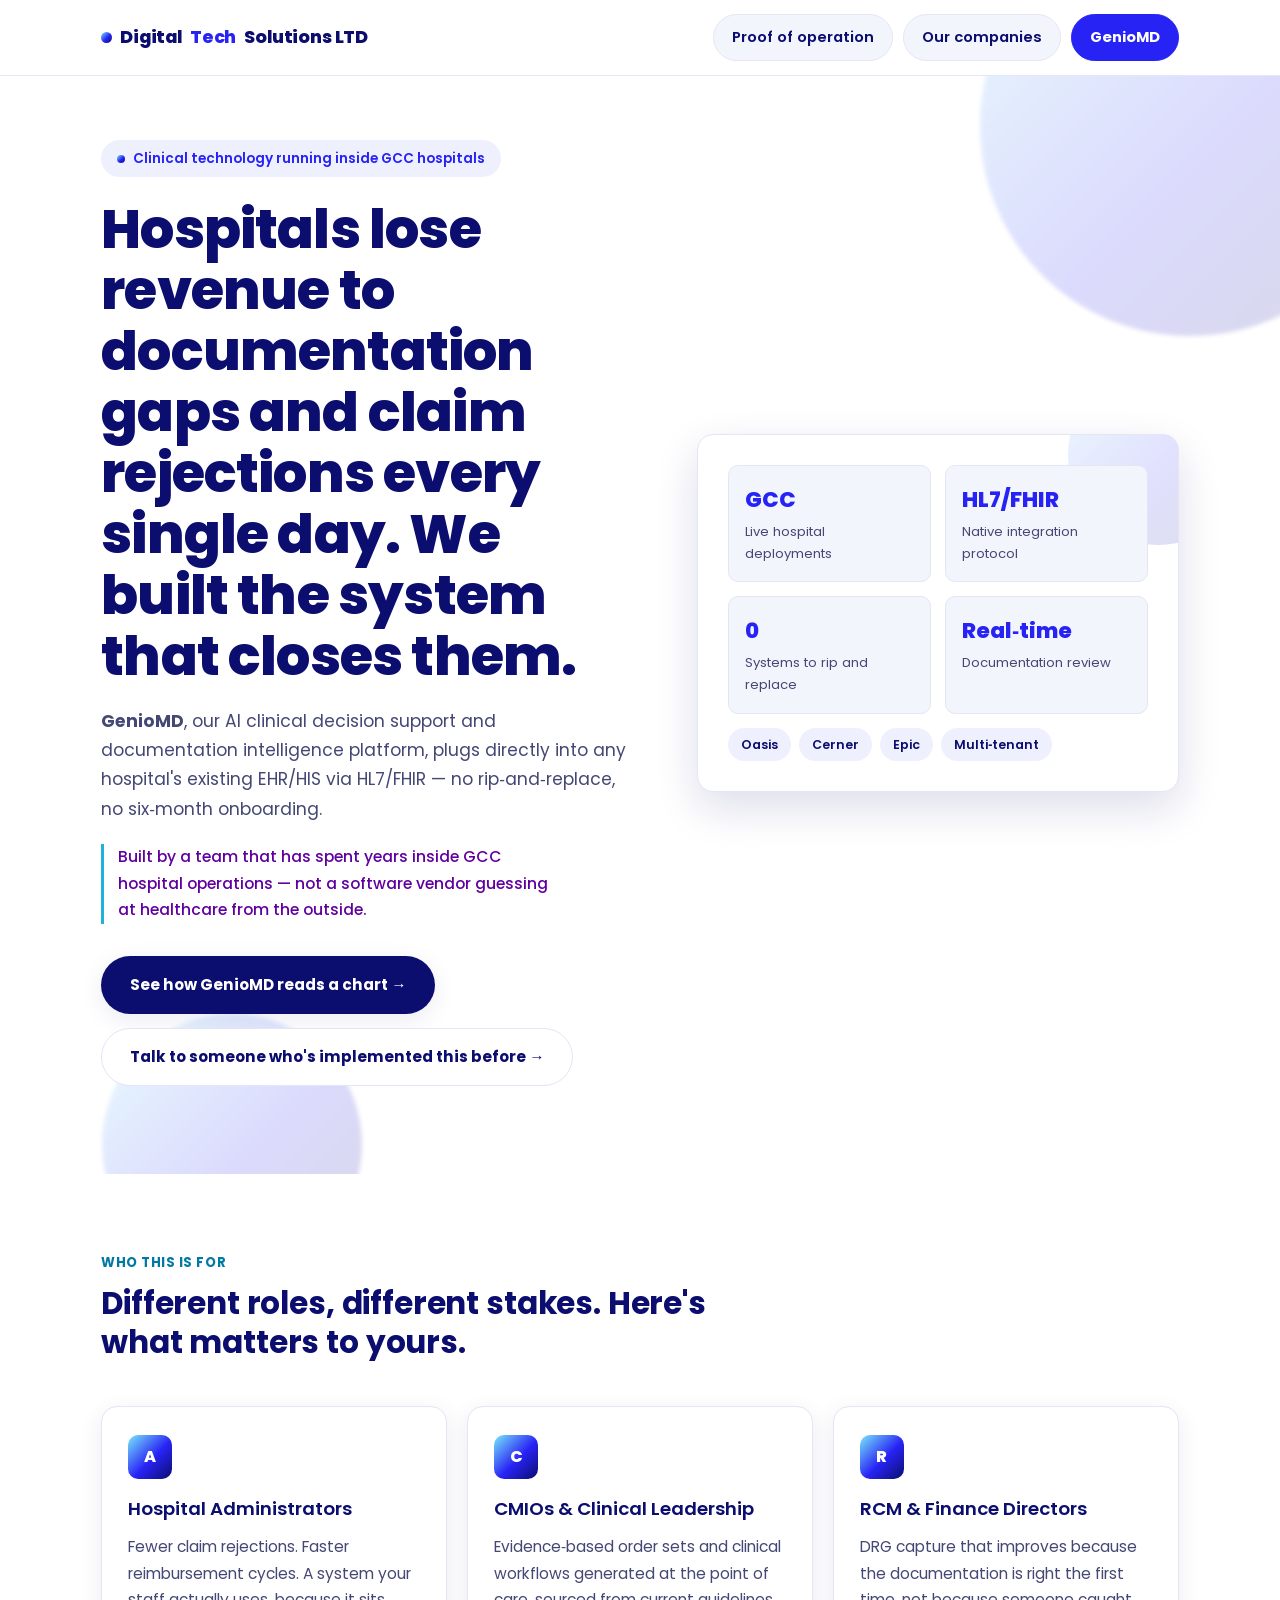
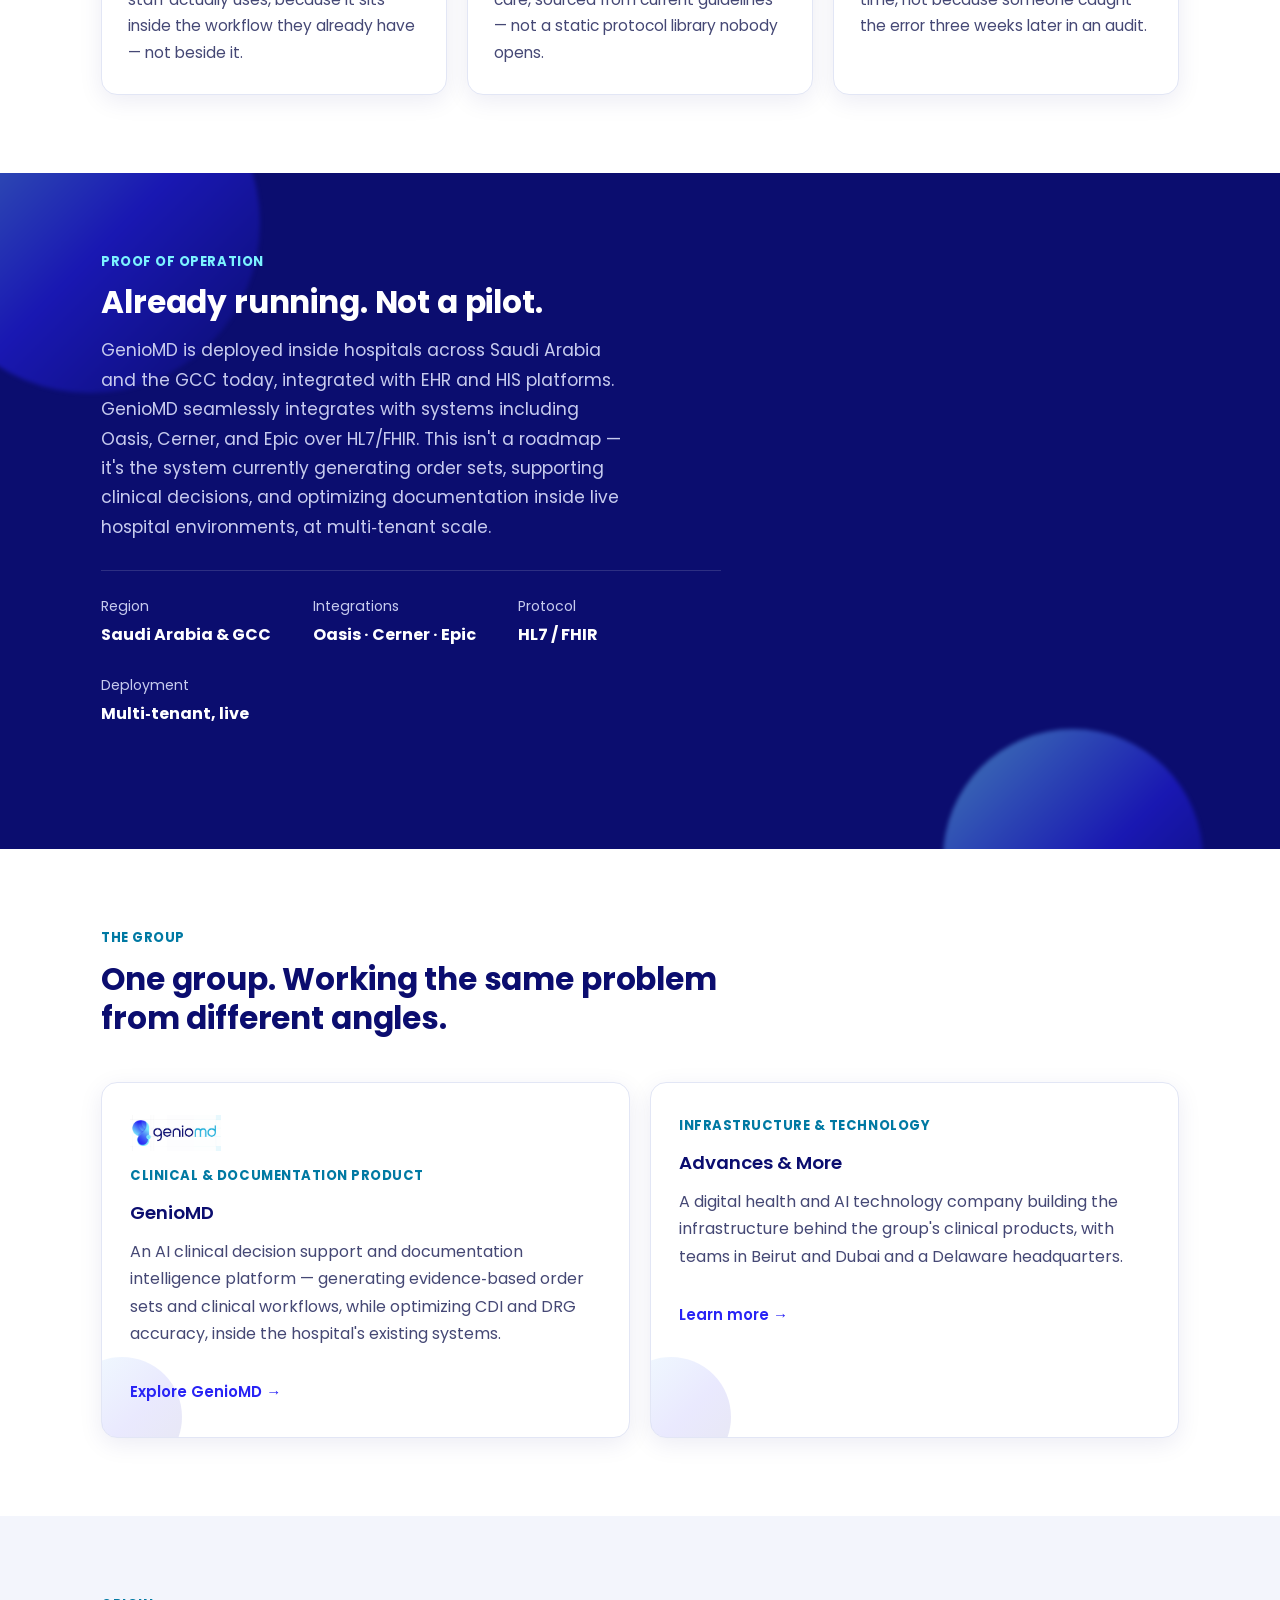
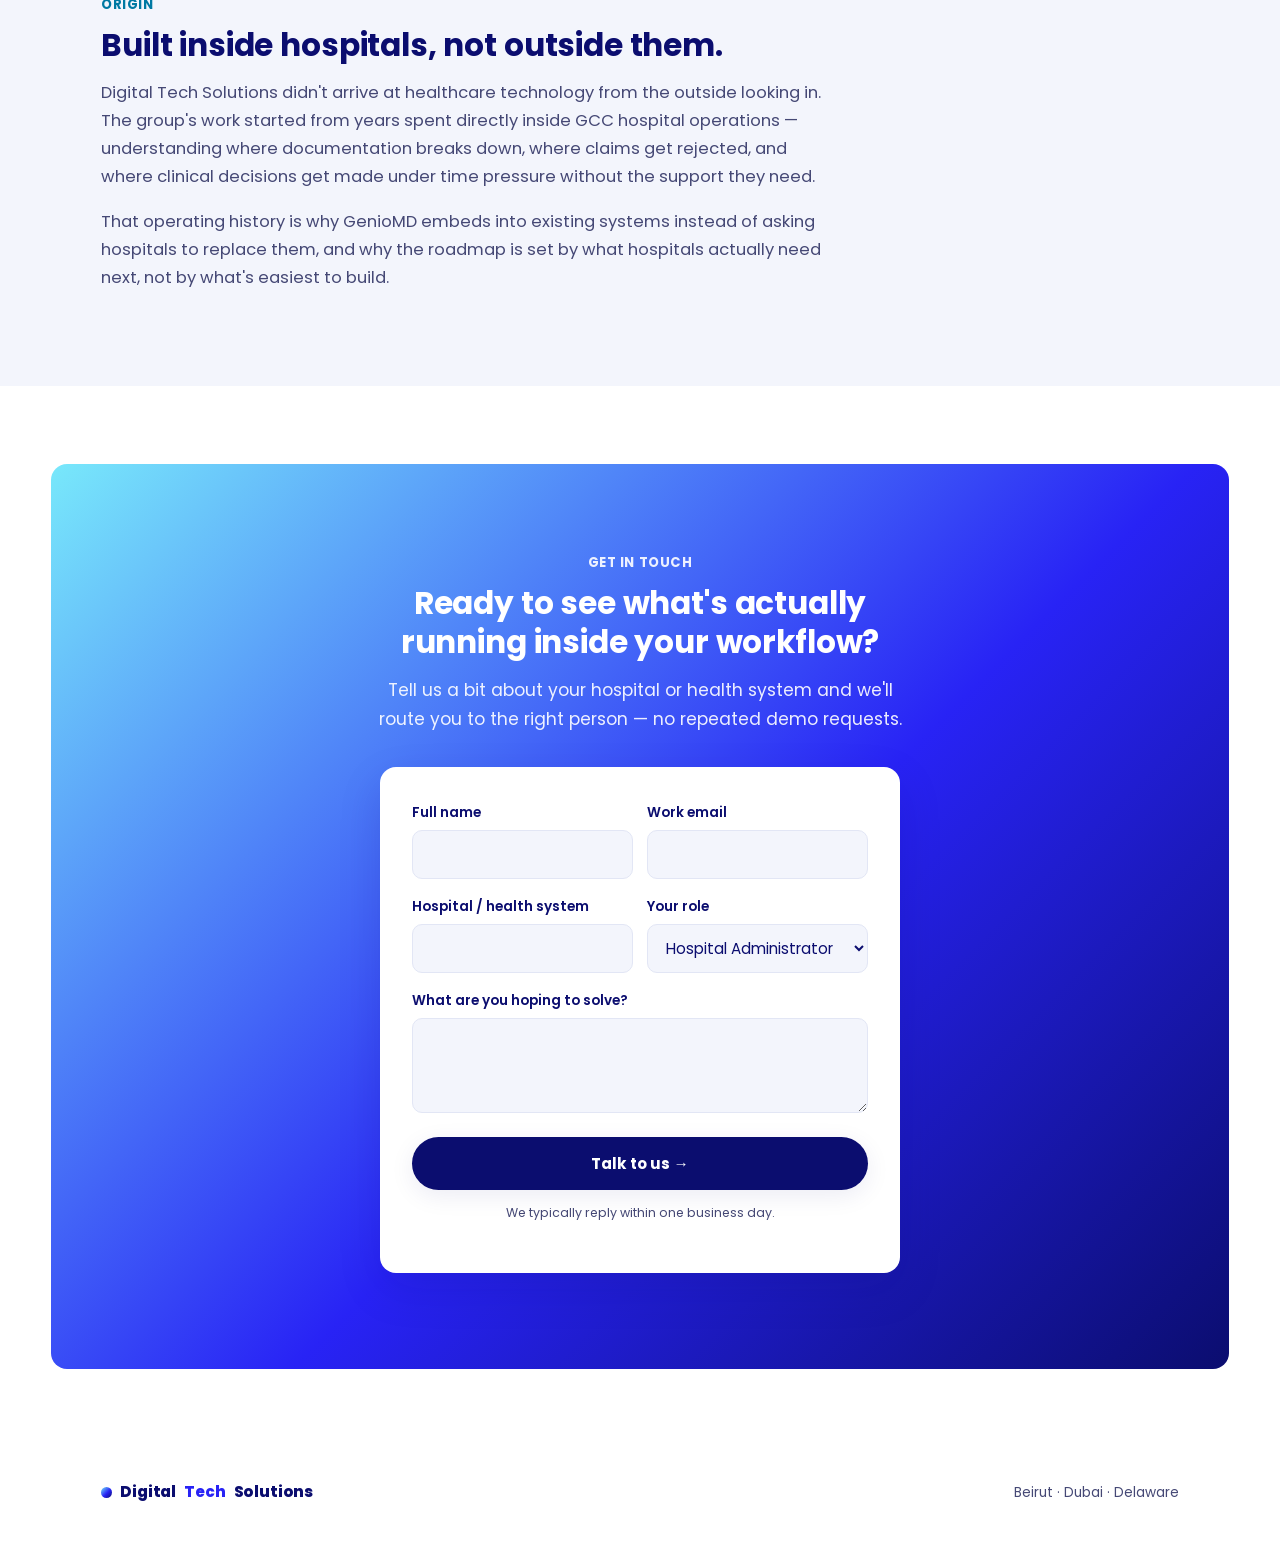
==== index.html @ a9b8c829 "Add files via upload" ====
<!doctype html>
<html lang="en">
<head>
<meta charset="utf-8">
<meta name="viewport" content="width=device-width, initial-scale=1">
<title>Digital Tech Solutions — Clinical technology built inside GCC hospitals</title>
<link rel="stylesheet" href="style.css">
</head>
<body>

<nav class="topnav">
  <div class="topnav-inner">
    <a href="index.html" class="dts-wordmark">Digital<span>Tech</span>Solutions LTD</a>
    <ul class="nav-links">
      <li><a href="#proof">Proof of operation</a></li>
      <li><a href="#entities">Our companies</a></li>
      <li><a href="geniomd.html" class="tab">GenioMD</a></li>
    </ul>
  </div>
</nav>

<!-- ================= HERO ================= -->
<header class="hero">
  <div class="blob-field">
    <div class="blob" style="width:420px; height:420px; top:-160px; right:-120px;"></div>
    <div class="blob" style="width:260px; height:260px; bottom:-100px; left:8%;"></div>
  </div>
  <div class="container hero-grid">
    <div>
      <p class="eyebrow">Clinical technology running inside GCC hospitals</p>
      <h1>Hospitals lose revenue to documentation gaps and claim rejections every single day. We built the system that closes them.</h1>
      <p class="subhead"><strong>GenioMD</strong>, our AI clinical decision support and documentation intelligence platform, plugs directly into any hospital's existing EHR/HIS via HL7/FHIR — no rip‑and‑replace, no six‑month onboarding.</p>
      <p class="grounding">Built by a team that has spent years inside GCC hospital operations — not a software vendor guessing at healthcare from the outside.</p>
      <div class="cta-row">
        <a class="btn btn-primary" href="geniomd.html">See how GenioMD reads a chart →</a>
        <a class="btn btn-secondary" href="#contact">Talk to someone who's implemented this before →</a>
      </div>
    </div>

    <div class="hero-card">
      <div class="stat-row">
        <div class="stat"><div class="num">GCC</div><div class="lbl">Live hospital deployments</div></div>
        <div class="stat"><div class="num">HL7/FHIR</div><div class="lbl">Native integration protocol</div></div>
      </div>
      <div class="stat-row">
        <div class="stat"><div class="num">0</div><div class="lbl">Systems to rip and replace</div></div>
        <div class="stat"><div class="num">Real‑time</div><div class="lbl">Documentation review</div></div>
      </div>
      <div class="badge-row">
        <span class="badge">Oasis</span>
        <span class="badge">Cerner</span>
        <span class="badge">Epic</span>
        <span class="badge">Multi‑tenant</span>
      </div>
    </div>
  </div>
</header>

<!-- ================= WHO THIS IS FOR ================= -->
<section id="who">
  <div class="container">
    <div class="section-head">
      <span class="readout">Who this is for</span>
      <h2>Different roles, different stakes. Here's what matters to yours.</h2>
    </div>
    <div class="card-grid">
      <div class="card">
        <div class="card-icon">A</div>
        <h3>Hospital Administrators</h3>
        <p>Fewer claim rejections. Faster reimbursement cycles. A system your staff actually uses, because it sits inside the workflow they already have — not beside it.</p>
      </div>
      <div class="card">
        <div class="card-icon">C</div>
        <h3>CMIOs &amp; Clinical Leadership</h3>
        <p>Evidence‑based order sets and clinical workflows generated at the point of care, sourced from current guidelines — not a static protocol library nobody opens.</p>
      </div>
      <div class="card">
        <div class="card-icon">R</div>
        <h3>RCM &amp; Finance Directors</h3>
        <p>DRG capture that improves because the documentation is right the first time, not because someone caught the error three weeks later in an audit.</p>
      </div>
    </div>
  </div>
</section>

<!-- ================= PROOF OF OPERATION ================= -->
<section id="proof" class="section-dark">
  <div class="blob-field">
    <div class="blob" style="width:340px; height:340px; top:-120px; left:-80px;"></div>
    <div class="blob" style="width:260px; height:260px; bottom:-140px; right:6%;"></div>
  </div>
  <div class="container">
    <div class="section-head">
      <span class="readout">Proof of operation</span>
      <h2>Already running. Not a pilot.</h2>
      <p class="subhead">GenioMD is deployed inside hospitals across Saudi Arabia and the GCC today, integrated with EHR and HIS platforms. GenioMD seamlessly integrates with systems including Oasis, Cerner, and Epic over HL7/FHIR. This isn't a roadmap — it's the system currently generating order sets, supporting clinical decisions, and optimizing documentation inside live hospital environments, at multi‑tenant scale.</p>
      <div class="proof-strip">
        <span>Region<b>Saudi Arabia &amp; GCC</b></span>
        <span>Integrations<b>Oasis · Cerner · Epic</b></span>
        <span>Protocol<b>HL7 / FHIR</b></span>
        <span>Deployment<b>Multi‑tenant, live</b></span>
      </div>
    </div>
  </div>
</section>

<!-- ================= TWO ENTITIES ================= -->
<section id="entities">
  <div class="container">
    <div class="section-head">
      <span class="readout">The group</span>
      <h2>One group. Working the same problem from different angles.</h2>
    </div>
    <div class="card-grid cols-2">
      <div class="entity">
        <img src="[data-uri]" alt="" class="entity-mark">
        <span class="readout">Clinical &amp; documentation product</span>
        <h3>GenioMD</h3>
        <p>An AI clinical decision support and documentation intelligence platform — generating evidence‑based order sets and clinical workflows, while optimizing CDI and DRG accuracy, inside the hospital's existing systems.</p>
        <a class="link" href="geniomd.html">Explore GenioMD →</a>
      </div>
      <div class="entity">
        <span class="readout">Infrastructure &amp; technology</span>
        <h3>Advances &amp; More</h3>
        <p>A digital health and AI technology company building the infrastructure behind the group's clinical products, with teams in Beirut and Dubai and a Delaware headquarters.</p>
        <a class="link" href="#contact">Learn more →</a>
      </div>
    </div>
  </div>
</section>

<!-- ================= CREDIBILITY ================= -->
<section class="section-alt">
  <div class="container">
    <span class="readout">Origin</span>
    <h2>Built inside hospitals, not outside them.</h2>
    <div class="credibility">
      <p>Digital Tech Solutions didn't arrive at healthcare technology from the outside looking in. The group's work started from years spent directly inside GCC hospital operations — understanding where documentation breaks down, where claims get rejected, and where clinical decisions get made under time pressure without the support they need.</p>
      <p>That operating history is why GenioMD embeds into existing systems instead of asking hospitals to replace them, and why the roadmap is set by what hospitals actually need next, not by what's easiest to build.</p>
    </div>
  </div>
</section>

<!-- ================= CLOSING CTA ================= -->
<section id="contact">
  <div class="closing">
    <div class="container">
      <span class="readout">Get in touch</span>
      <h2>Ready to see what's actually running inside your workflow?</h2>
      <p class="subhead" style="margin:0 auto 32px; text-align:center; color:rgba(255,255,255,0.9);">Tell us a bit about your hospital or health system and we'll route you to the right person — no repeated demo requests.</p>

      <!--
        FRONT-END ONLY: this form has no backend wired up yet.
        JS below just shows a success state on submit. Before going
        live, point the <form> at a real endpoint — e.g. a form
        service like Formspree, or your own CRM/backend API — by
        setting the action/method (or an onSubmit handler that
        POSTs the data) and removing/adjusting the preventDefault
        demo logic in the script at the bottom of this file.
      -->
      <form class="contact-form" id="dts-contact-form">
        <div class="field-row">
          <div class="field">
            <label for="dts-name">Full name</label>
            <input type="text" id="dts-name" name="name" required>
          </div>
          <div class="field">
            <label for="dts-email">Work email</label>
            <input type="email" id="dts-email" name="email" required>
          </div>
        </div>
        <div class="field-row">
          <div class="field">
            <label for="dts-org">Hospital / health system</label>
            <input type="text" id="dts-org" name="organization" required>
          </div>
          <div class="field">
            <label for="dts-role">Your role</label>
            <select id="dts-role" name="role">
              <option>Hospital Administrator</option>
              <option>CMIO / Clinical Leadership</option>
              <option>RCM / Finance Director</option>
              <option>Other</option>
            </select>
          </div>
        </div>
        <div class="field">
          <label for="dts-message">What are you hoping to solve?</label>
          <textarea id="dts-message" name="message" rows="3"></textarea>
        </div>
        <button type="submit" class="btn btn-primary">Talk to us →</button>
        <p class="form-note">We typically reply within one business day.</p>
      </form>
      <div class="form-success" id="dts-form-success">
        <h3>Thanks — we've got it.</h3>
        <p style="margin:0;">Someone from our team will reach out shortly.</p>
      </div>
    </div>
  </div>
</section>

<script>
  // Demo-only submit handler — see comment above the form.
  document.getElementById('dts-contact-form').addEventListener('submit', function(e){
    e.preventDefault();
    this.classList.add('hide');
    document.getElementById('dts-form-success').classList.add('show');
  });
</script>

<footer>
  <div class="container" style="display:flex; justify-content:space-between; align-items:center; flex-wrap:wrap; gap:14px; width:100%;">
    <a href="index.html" class="dts-wordmark dts-wordmark-sm">Digital<span>Tech</span>Solutions</a>
    <span>Beirut · Dubai · Delaware</span>
  </div>
</footer>

</body>
</html>
---- style.css ----
/* ============================================================
   Digital Tech Solutions / GenioMD — design system v4
   Built directly from 02-GenioMD_BrandGuidelines_Jan_2025.pdf:
   - Colors: exact primary/secondary palette + the 3-stop brand gradient
   - Type scale: Header 48/48 ExtraBold, Sub-header 29/29 Bold,
     Body 10/12 Regular, CTA 14 Bold (body bumped for on-screen
     readability — see note below)
   - Logo: actual extracted lockups in /assets
   - Motif: soft overlapping gradient blobs + fine network/dot lines,
     echoing the logo mark itself and the guideline cover page

   Typeface note: brand spec calls for Codec Pro. Files weren't
   supplied, so Poppins stands in — same rounded, single-story
   geometric character as the "geniomd" wordmark, same weight scale.
   Swap the @import below for Codec Pro when files arrive.
   ============================================================ */

@import url('https://fonts.googleapis.com/css2?family=Poppins:wght@400;500;600;700;800&display=swap');

:root{
  /* ---- primary palette (brand guidelines 3.1) ---- */
  --glowing-blue: #2823F5;
  --aqua-blue:    #7CF3FF;
  --navy-blue:    #0B0D6F;

  /* ---- secondary palette (3.2) ---- */
  --deep-purple:  #6100A0;
  --mint-blue:    #0079A3;
  --bright-azure: #23B0DB;

  /* ---- brand gradient (3.3): aqua -> glowing blue -> navy ---- */
  --brand-gradient: linear-gradient(135deg, #78E8FB 0%, #2823F5 55%, #0B0D6F 100%);

  --white: #FFFFFF;
  --bg: #FFFFFF;
  --bg-alt: #F3F5FC;
  --border: #E2E6F5;
  --text-body: #454875;   /* body copy on light bg, per "solid" dark text guidance */

  --font-display: 'Poppins', sans-serif;

  /* type scale straight from brand guidelines 4.2, body bumped
     from the print spec's 10pt for on-screen legibility */
  --size-h1: clamp(2.2rem, 1.5rem + 2.8vw, 3.4rem);   /* Header — ExtraBold */
  --size-h2: clamp(1.5rem, 1.3rem + 1vw, 1.95rem);    /* Sub-header — Bold */
  --size-body: 1rem;                                   /* Body — Regular */
  --size-cta: 0.95rem;                                 /* CTA — Bold, 14pt */

  --radius: 16px;
  --radius-sm: 10px;
  --radius-pill: 999px;
  --max-w: 1180px;
  --shadow: 0 6px 24px rgba(11,13,111,0.08);
  --shadow-lg: 0 16px 44px rgba(11,13,111,0.14);
}

*, *::before, *::after{ box-sizing: border-box; }
html{ scroll-behavior: smooth; }

body{
  margin:0;
  background: var(--bg);
  color: var(--text-body);
  font-family: var(--font-display);
  font-weight: 400;
  font-size: var(--size-body);
  line-height: 1.7;
  -webkit-font-smoothing: antialiased;
}
a{ color:inherit; }
img, svg{ display:block; max-width:100%; }

.container{
  max-width: var(--max-w);
  margin: 0 auto;
  padding: 0 clamp(20px, 4vw, 56px);
  position: relative;
}

a:focus-visible, button:focus-visible{
  outline: 2px solid var(--glowing-blue);
  outline-offset: 3px;
}

/* ================= NAV ================= */
.topnav{
  position: sticky; top:0; z-index: 40;
  background: rgba(255,255,255,0.9);
  backdrop-filter: blur(10px);
  border-bottom: 1px solid var(--border);
}
.topnav-inner{
  display:flex; align-items:center; justify-content:space-between;
  padding: 14px clamp(20px,4vw,56px);
  max-width: var(--max-w); margin:0 auto;
}
.brand-logo{ height: 46px; width:auto; display:block; }

/* Digital Tech Solutions has no separate logo file in the brand
   guidelines supplied (that PDF is GenioMD's own brand book), so
   the parent site gets a text wordmark in the same brand voice
   instead of borrowing GenioMD's mark. Swap for a real DTS logo
   file the moment one exists. */
.dts-wordmark{
  display:inline-flex; align-items:center; gap:8px;
  font-weight: 800; font-size: 1.1rem; letter-spacing:-0.01em;
  text-decoration:none; color: var(--navy-blue);
}
.dts-wordmark::before{
  content:""; width:11px; height:11px; border-radius:50%;
  background: var(--brand-gradient); display:inline-block; flex-shrink:0;
}
.dts-wordmark span{ color: var(--glowing-blue); font-weight:800; }
.dts-wordmark-sm{ font-size: 0.95rem; }
.nav-links{
  display:flex; flex-wrap: wrap; align-items:center; gap: 10px;
  list-style:none; margin:0; padding:0; font-size: 0.92rem; font-weight: 600;
  justify-content: flex-end;
}
.nav-links a{
  text-decoration:none; color: var(--navy-blue);
  display:inline-block; padding: 10px 18px;
  background: var(--bg-alt); border: 1px solid var(--border);
  border-radius: var(--radius-pill);
  transition: background .15s ease, border-color .15s ease, color .15s ease, transform .15s ease;
  white-space: nowrap;
}
.nav-links a:hover{ border-color: var(--glowing-blue); color: var(--glowing-blue); transform: translateY(-1px); }
.nav-links .tab{
  background: var(--glowing-blue);
  color: var(--white) !important;
  border-color: var(--glowing-blue);
  font-weight: 700;
}
.nav-links .tab:hover{ background: var(--navy-blue); border-color: var(--navy-blue); color: var(--white) !important; }

@media (max-width: 700px){
  .topnav-inner{ flex-wrap: wrap; row-gap: 12px; padding-top:12px; padding-bottom:12px; }
  .nav-links{ width:100%; justify-content: flex-start; }
  .nav-links a{ padding: 8px 14px; font-size: 0.85rem; }
  .brand-logo{ height: 36px; }
  .dts-wordmark{ font-size: 1rem; }
}

/* ================= DECORATIVE BLOBS (echoes the logo mark) ================= */
.blob-field{ position:absolute; inset:0; overflow:hidden; pointer-events:none; z-index:0; }
.blob{
  position:absolute; border-radius:50%;
  background: var(--brand-gradient);
  filter: blur(2px);
  opacity: 0.16;
}
.section-dark .blob{ opacity: 0.5; }
.dotline{ position:absolute; inset:0; z-index:0; opacity:0.5; pointer-events:none; }

/* ================= TYPE ================= */
.eyebrow{
  display:inline-flex; align-items:center; gap:8px;
  font-size: 0.85rem; font-weight: 600; color: var(--glowing-blue);
  background: #EEF0FE; padding: 7px 16px; border-radius: var(--radius-pill);
  margin: 0 0 22px;
}
.eyebrow::before{
  content:""; width:8px; height:8px; border-radius:50%;
  background: var(--brand-gradient); display:inline-block;
}

h1{
  font-weight: 800; font-size: var(--size-h1); line-height: 1.12;
  letter-spacing: -0.015em; margin: 0 0 20px; color: var(--navy-blue);
}
h2{ font-weight: 700; font-size: var(--size-h2); line-height: 1.25; letter-spacing:-0.005em; margin:0 0 14px; color: var(--navy-blue); }
h3{ font-weight: 600; font-size: 1.15rem; margin: 0 0 10px; color: var(--navy-blue); }
.subhead{ font-size: 1.08rem; font-weight:400; max-width: 48ch; margin:0 0 20px; }
.grounding{
  font-size: 0.98rem; font-weight:500;
  color: var(--deep-purple);
  border-left: 3px solid var(--bright-azure);
  padding-left: 14px; margin: 0 0 32px; max-width: 46ch;
}
p{ margin: 0 0 16px; }

/* ================= CTAs (pill, per business-card "Learn More") ================= */
.cta-row{ display:flex; flex-wrap:wrap; gap: 14px; position:relative; z-index:1; }
.btn{
  font-family: var(--font-display); font-weight: 700; font-size: var(--size-cta);
  text-decoration:none; padding: 15px 28px; border-radius: var(--radius-pill);
  display:inline-flex; align-items:center; gap:8px; border: 1px solid transparent;
  transition: transform .15s ease, box-shadow .15s ease, background .15s ease;
}
.btn:hover{ transform: translateY(-1px); }
.btn-primary{ background: var(--navy-blue); color: var(--white); box-shadow: var(--shadow); }
.btn-primary:hover{ background: var(--glowing-blue); box-shadow: var(--shadow-lg); }
.btn-secondary{ background: var(--white); color: var(--navy-blue); border-color: var(--border); }
.btn-secondary:hover{ border-color: var(--glowing-blue); color: var(--glowing-blue); }
.btn-onlight{ background: var(--white); color: var(--navy-blue); }
.btn-onlight:hover{ background: var(--aqua-blue); }

/* ================= HERO ================= */
.hero{ padding: 64px 0 88px; position:relative; overflow:hidden; }
.hero-grid{
  display:grid; grid-template-columns: 1.05fr 0.95fr;
  gap: clamp(30px,5vw,64px); align-items:center;
  position:relative; z-index:1;
}
@media (max-width: 900px){ .hero-grid{ grid-template-columns: 1fr; } }

.hero-card{
  background: var(--white);
  border: 1px solid var(--border);
  border-radius: var(--radius);
  padding: 30px;
  box-shadow: var(--shadow-lg);
  position: relative;
  overflow:hidden;
}
.hero-card::before{
  content:"";
  position:absolute; top:-70px; right:-70px;
  width:180px; height:180px; border-radius:50%;
  background: var(--brand-gradient);
  opacity:0.14;
}
.stat-row{
  display:grid; grid-template-columns: 1fr 1fr; gap: 14px;
  margin-bottom: 14px; position:relative;
}
.stat{
  background: var(--bg-alt);
  border: 1px solid var(--border);
  border-radius: var(--radius-sm);
  padding: 16px;
}
.stat .num{ font-weight:800; font-size:1.35rem; color: var(--glowing-blue); }
.stat .lbl{ font-size: 0.82rem; color: var(--text-body); margin-top:2px; }
.badge-row{ display:flex; flex-wrap:wrap; gap:8px; position:relative; }
.badge{
  font-size: 0.78rem; font-weight:600; color: var(--navy-blue);
  background: #EEF0FE; padding: 6px 13px; border-radius: var(--radius-pill);
}

/* ================= SECTIONS ================= */
section{ padding: 78px 0; position:relative; }
.section-alt{ background: var(--bg-alt); }
.section-dark{
  background: var(--navy-blue);
  color: #C7CBEE;
  overflow:hidden;
}
.section-dark h2, .section-dark h3{ color: var(--white); }
.section-dark .subhead{ color: #C7CBEE; }
.section-dark .eyebrow{ background: rgba(255,255,255,0.1); color: var(--aqua-blue); }
.readout{
  font-size: 0.82rem; font-weight:700; letter-spacing:0.04em;
  color: var(--mint-blue); text-transform: uppercase; display:block; margin-bottom: 10px;
}
.section-dark .readout{ color: var(--aqua-blue); }
.section-head{ max-width: 62ch; margin-bottom: 44px; position:relative; z-index:1; }

/* ================= CARD GRID ================= */
.card-grid{
  display:grid; grid-template-columns: repeat(3, 1fr); gap: 20px; position:relative; z-index:1;
}
.card-grid.cols-2{ grid-template-columns: repeat(2,1fr); }
@media (max-width: 880px){ .card-grid, .card-grid.cols-2{ grid-template-columns: 1fr; } }
.card{
  background: var(--white);
  border: 1px solid var(--border);
  border-radius: var(--radius);
  padding: 28px 26px;
  box-shadow: var(--shadow);
  transition: box-shadow .15s ease, transform .15s ease;
}
.card:hover{ box-shadow: var(--shadow-lg); transform: translateY(-3px); }
.card-icon{
  width: 44px; height:44px; border-radius: var(--radius-sm);
  background: var(--brand-gradient); color: var(--white);
  display:flex; align-items:center; justify-content:center;
  font-weight:800; margin-bottom: 14px;
}
.card p{ margin-bottom:0; font-size: 0.97rem; }

/* ================= PROOF STRIP ================= */
.proof-strip{
  display:flex; flex-wrap:wrap; gap: 26px 42px;
  margin-top: 28px; padding-top: 24px; border-top: 1px solid rgba(255,255,255,0.14);
  font-size: 0.88rem; position:relative; z-index:1;
}
.proof-strip b{ display:block; color: var(--white); font-size: 1rem; margin-top:2px; }

/* ================= ENTITIES ================= */
.entity-mark{ height: 36px; width:auto; margin-bottom: 14px; position:relative; z-index:1; }
.entity{
  padding: 32px 28px;
  background: var(--white);
  border: 1px solid var(--border);
  border-radius: var(--radius);
  box-shadow: var(--shadow);
  position:relative; overflow:hidden;
}
.entity::after{
  content:""; position:absolute; bottom:-40px; left:-40px;
  width:120px; height:120px; border-radius:50%;
  background: var(--brand-gradient); opacity:0.10;
}
.entity a.link{
  display:inline-flex; align-items:center; gap:6px; margin-top:16px; font-weight:600; font-size:0.94rem;
  color: var(--glowing-blue); text-decoration:none; position:relative; z-index:1;
}
.entity a.link:hover{ color: var(--navy-blue); }

/* ================= SPLIT ENGINES (GenioMD) ================= */
.split{ display:grid; grid-template-columns: 1fr 1fr; gap: 20px; position:relative; z-index:1; }
@media (max-width: 880px){ .split{ grid-template-columns: 1fr; } }
.split-col{
  background: var(--white); border: 1px solid var(--border); border-radius: var(--radius);
  padding: 28px 26px; box-shadow: var(--shadow);
}
.split-col .pill{
  display:inline-block; font-size:0.78rem; font-weight:700;
  color: var(--white); background: var(--glowing-blue);
  padding: 7px 16px; border-radius: var(--radius-pill); margin-bottom:16px;
}
.split-col.col-b .pill{ background: var(--mint-blue); }
.split-col p{ font-size: 0.96rem; }

.demo-box{
  font-size: 0.85rem;
  background: var(--bg-alt); border: 1px solid var(--border); border-radius: var(--radius-sm);
  padding: 14px 16px; margin-top: 12px;
}
.demo-box .row{ display:flex; gap:8px; padding: 5px 0; }
.demo-box .flag{ color: var(--deep-purple); font-weight:700; }
.demo-box .ok{ color: var(--mint-blue); font-weight:700; }
.demo-box .t{ margin-left:auto; color: var(--text-body); }

/* ================= CREDIBILITY ================= */
.credibility{ max-width: 72ch; position:relative; z-index:1; }
.credibility p{ font-size: 1.03rem; }

/* ================= CLOSING ================= */
.closing{
  text-align:center; padding: 88px 0 96px;
  background: var(--brand-gradient);
  color: var(--white); border-radius: var(--radius);
  margin: 0 clamp(20px,4vw,56px);
  position:relative; overflow:hidden;
}
.closing .container{ max-width: 640px; }
.closing h2{ color: var(--white); }
.closing .readout{ color: rgba(255,255,255,0.9); }
.closing .eyebrow{ background: rgba(255,255,255,0.16); color: var(--white); }
.closing .cta-row{ justify-content:center; }

footer{
  padding: 32px 0 44px; font-size: 0.85rem; color: var(--text-body);
  display:flex; justify-content:space-between; align-items:center; flex-wrap:wrap; gap:14px;
}
footer .brand-logo{ height:34px; }

/* ================= CONTACT FORM ================= */
.contact-form{
  background: var(--white);
  border-radius: var(--radius);
  padding: 34px 32px;
  box-shadow: var(--shadow-lg);
  text-align:left;
  max-width: 520px;
  margin: 0 auto;
  position:relative; z-index:1;
}
.contact-form .field{ margin-bottom: 16px; }
.contact-form label{
  display:block; font-size: 0.85rem; font-weight:600;
  color: var(--navy-blue); margin-bottom: 6px;
}
.contact-form input,
.contact-form select,
.contact-form textarea{
  width:100%; font-family: var(--font-display); font-size: 0.95rem;
  padding: 12px 14px; border-radius: var(--radius-sm);
  border: 1px solid var(--border); background: var(--bg-alt);
  color: var(--navy-blue); resize: vertical;
}
.contact-form input:focus,
.contact-form select:focus,
.contact-form textarea:focus{
  outline: 2px solid var(--glowing-blue); outline-offset:1px; background: var(--white);
}
.contact-form .field-row{ display:grid; grid-template-columns: 1fr 1fr; gap: 14px; }
@media (max-width: 520px){ .contact-form .field-row{ grid-template-columns: 1fr; } }
.contact-form .btn{ width:100%; justify-content:center; border:none; cursor:pointer; }
.contact-form .form-note{
  font-size: 0.78rem; color: var(--text-body); margin-top: 12px; text-align:center;
}
.form-success{
  display:none; text-align:center; padding: 40px 20px;
  background: var(--white); border-radius: var(--radius);
  box-shadow: var(--shadow-lg); max-width: 520px; margin: 0 auto; color: var(--navy-blue);
  position:relative; z-index:1;
}
.form-success.show{ display:block; }
.contact-form.hide{ display:none; }

/* ================= MOBILE TUNING ================= */
@media (max-width: 700px){
  .hero{ padding: 40px 0 56px; }
  section{ padding: 52px 0; }
  .closing{ padding: 56px 0 64px; margin: 0 16px; }
  h1{ line-height: 1.18; }
  .section-head{ margin-bottom: 30px; }
  .hero-card{ padding: 22px; }
  .stat-row{ gap: 10px; }
  .stat{ padding: 12px; }
  .stat .num{ font-size: 1.15rem; }
  .contact-form{ padding: 24px 20px; }
  .entity, .card, .split-col{ padding: 24px 20px; }
  .cta-row{ flex-direction: column; align-items: stretch; }
  .cta-row .btn{ text-align:center; justify-content:center; width:100%; }
  footer .container{ flex-direction: column; align-items: flex-start; gap: 12px; }
}

@media (max-width: 400px){
  .stat-row{ grid-template-columns: 1fr; }
}
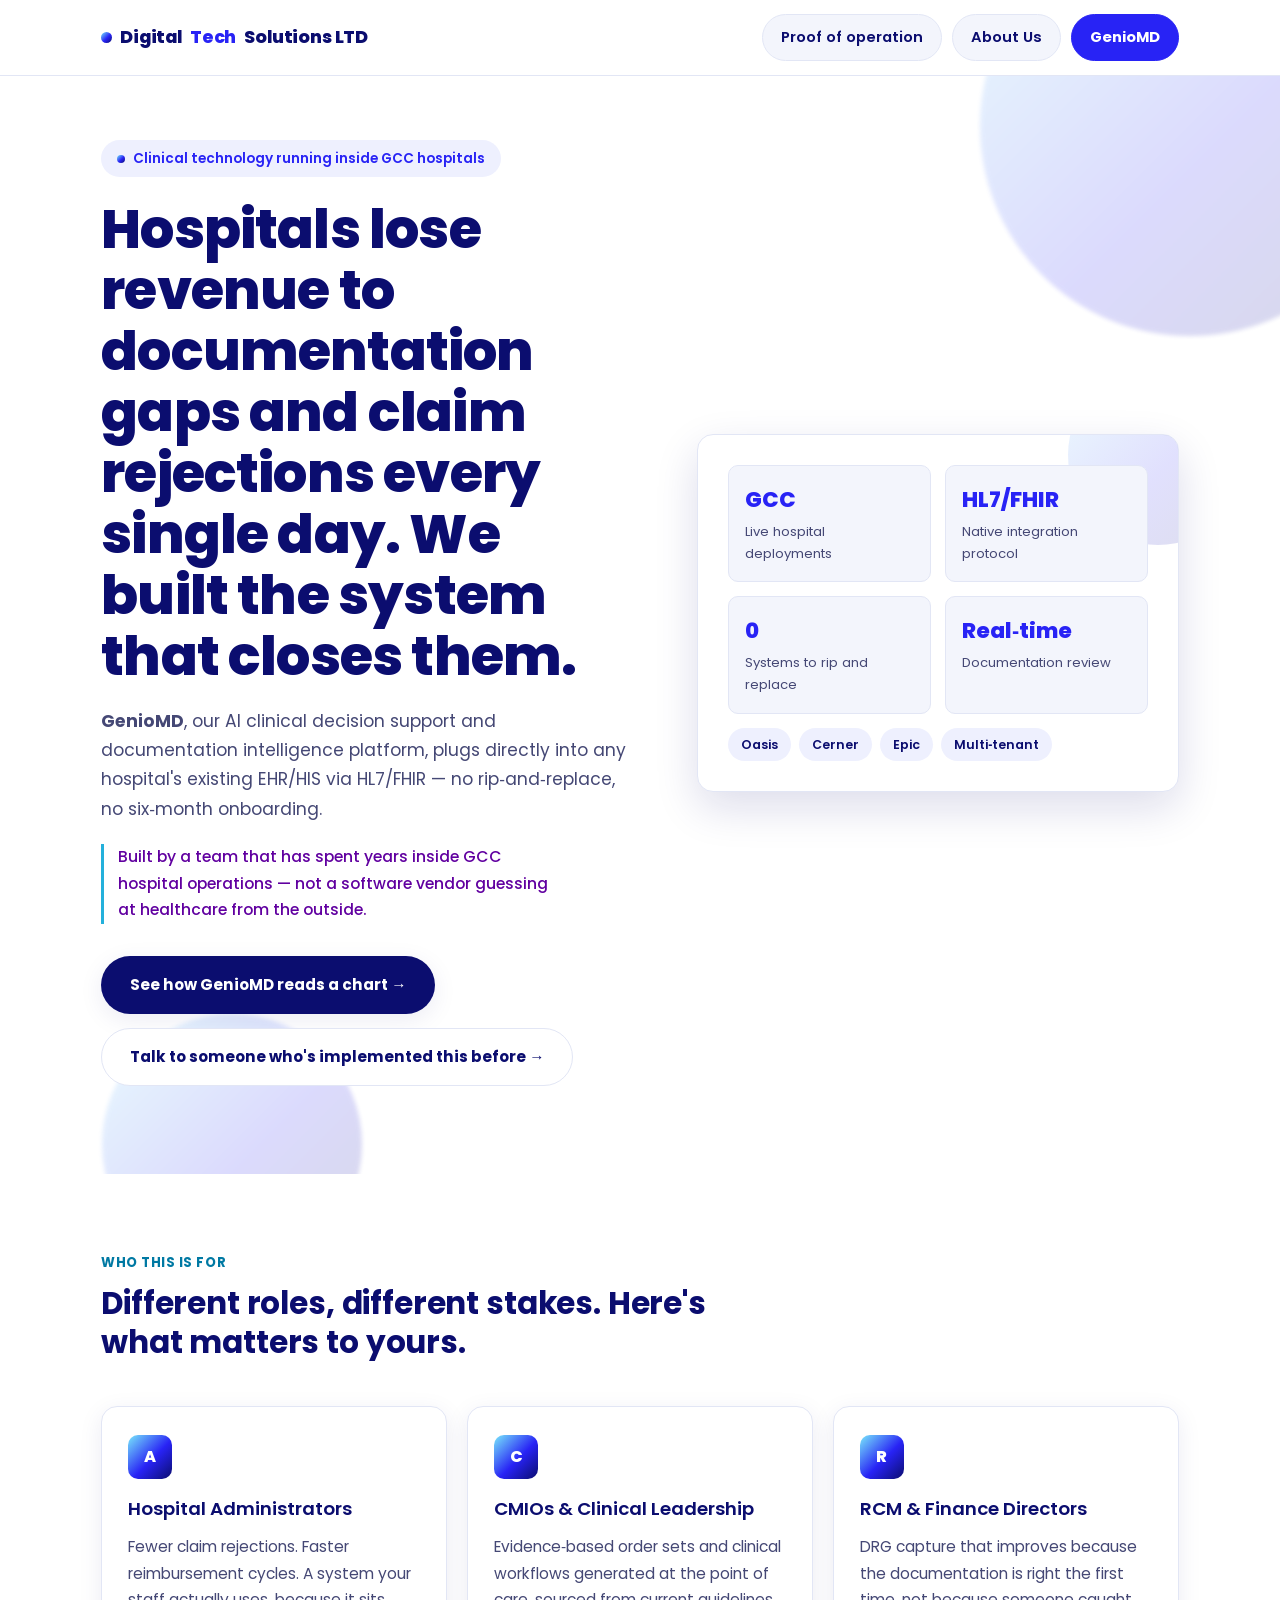
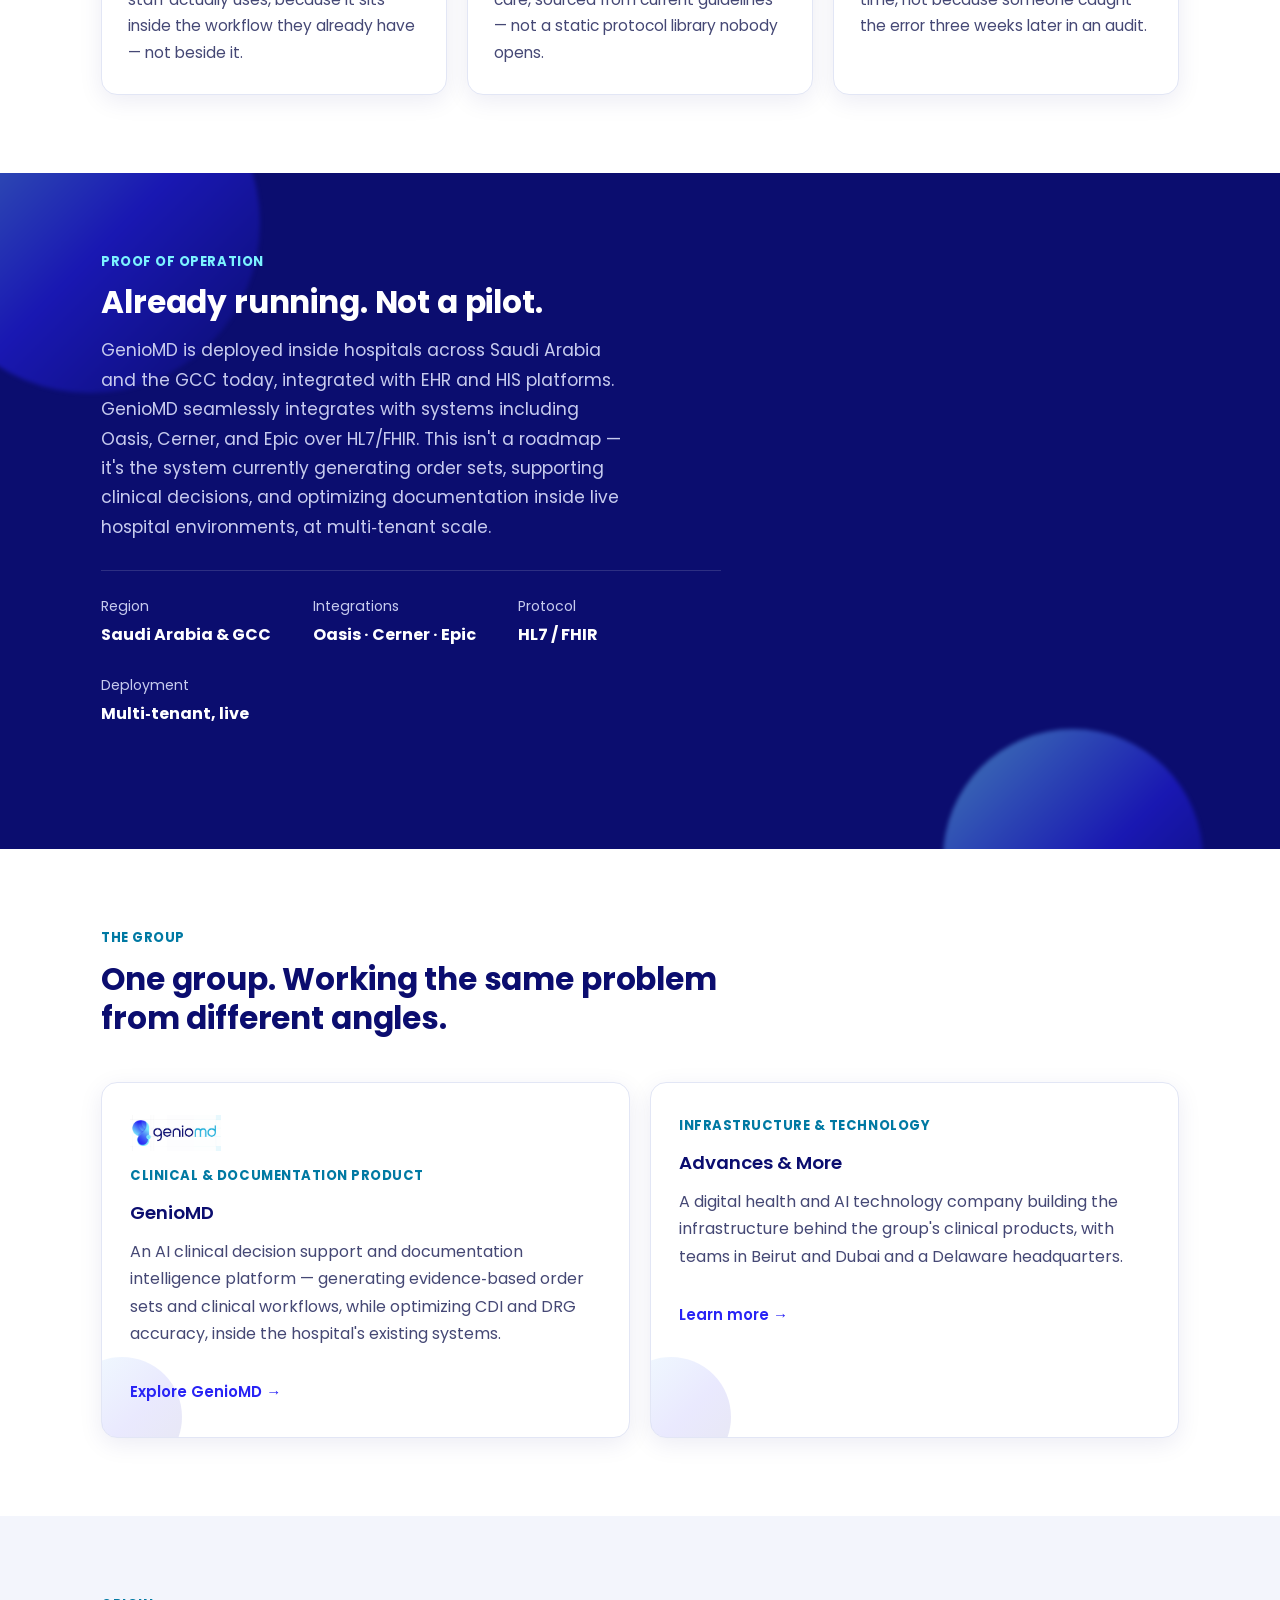
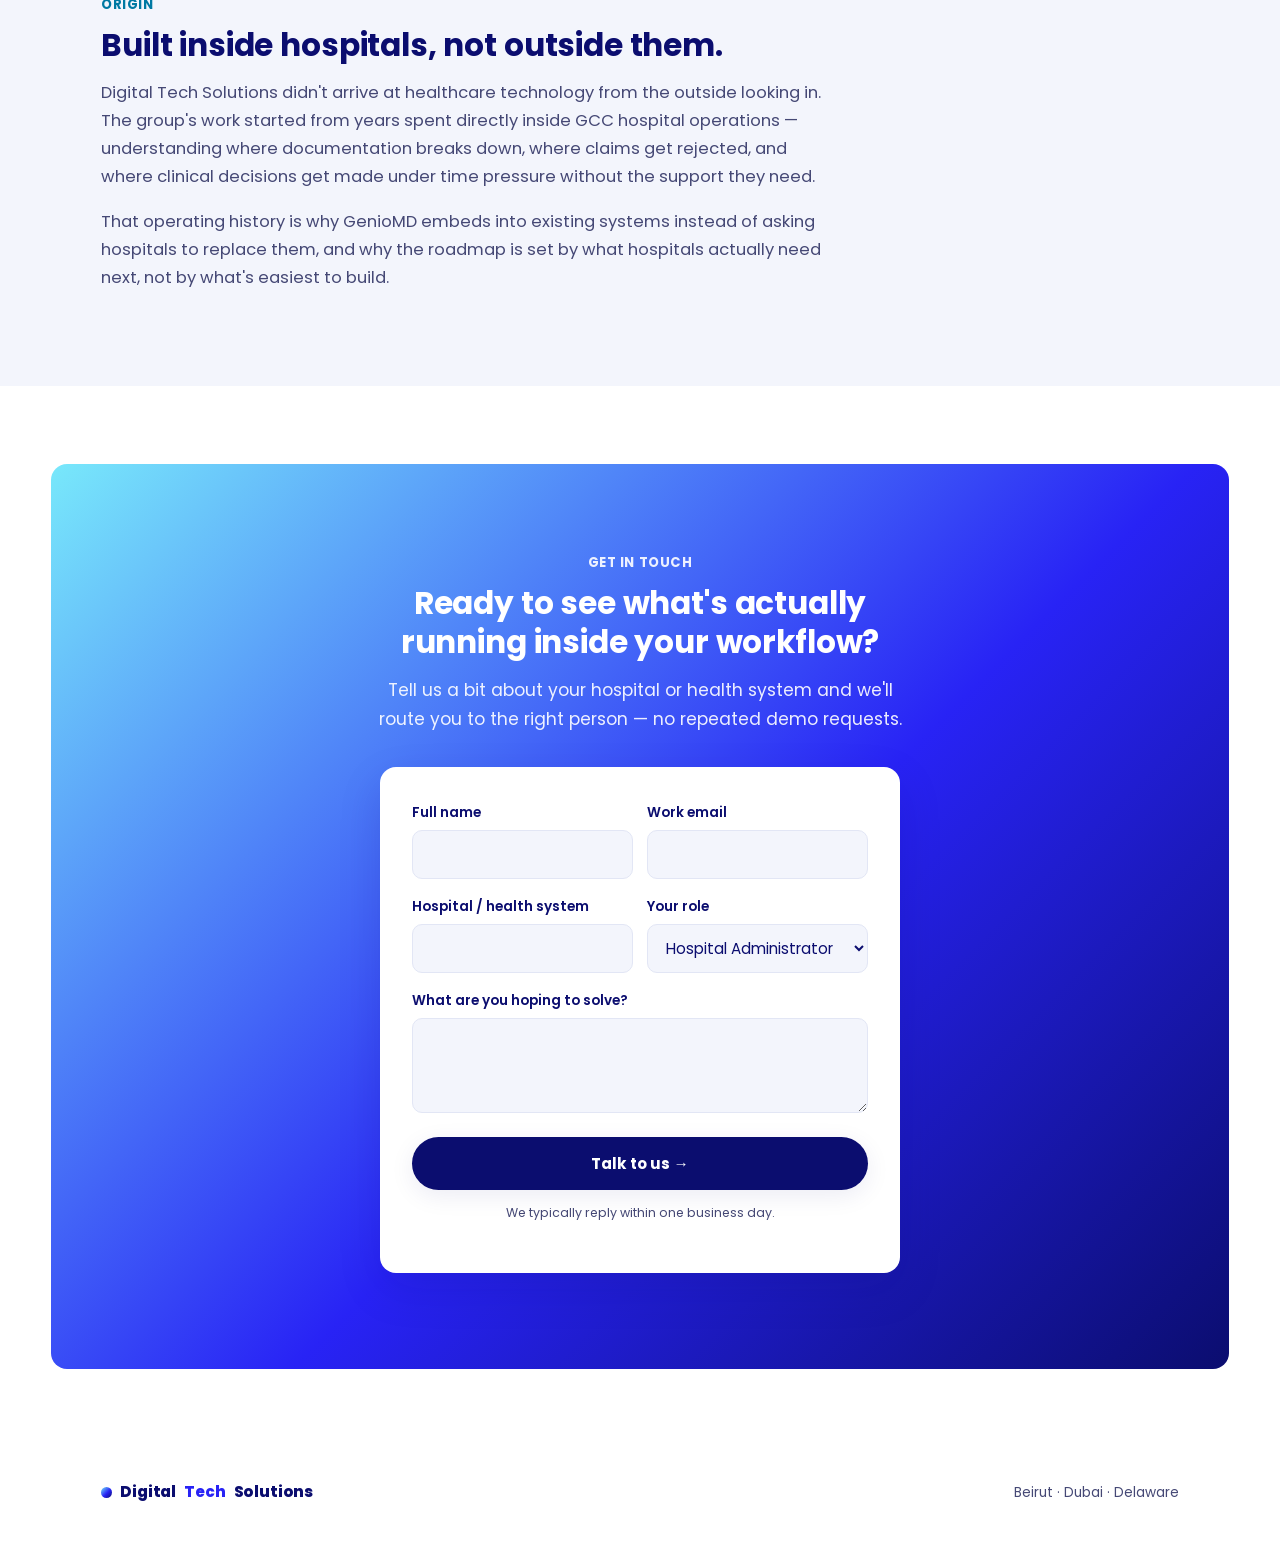
==== commit 810d8550: "Change link text from 'Our companies' to 'About Us'" ====
--- a/index.html
+++ b/index.html
@@ -13,7 +13,7 @@
     <a href="index.html" class="dts-wordmark">Digital<span>Tech</span>Solutions LTD</a>
     <ul class="nav-links">
       <li><a href="#proof">Proof of operation</a></li>
-      <li><a href="#entities">Our companies</a></li>
+      <li><a href="#entities">About Us</a></li>
       <li><a href="geniomd.html" class="tab">GenioMD</a></li>
     </ul>
   </div>
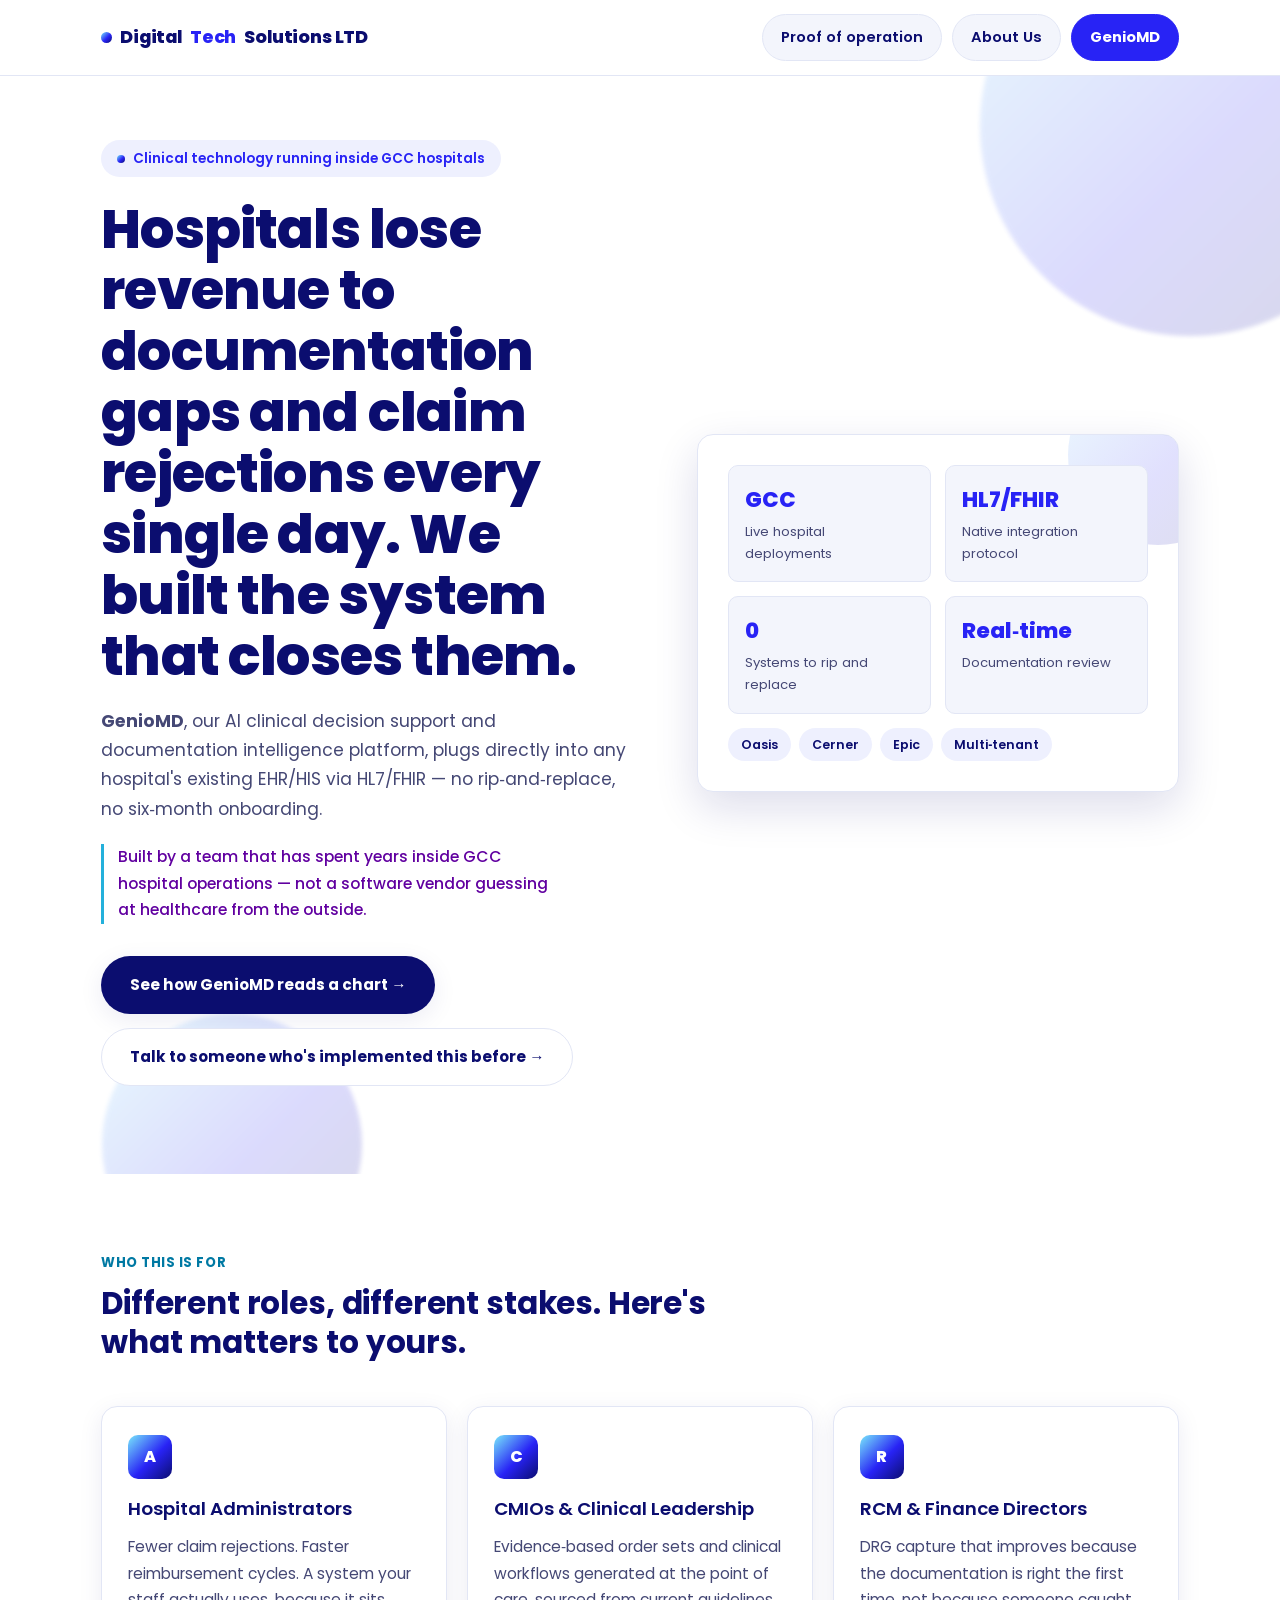
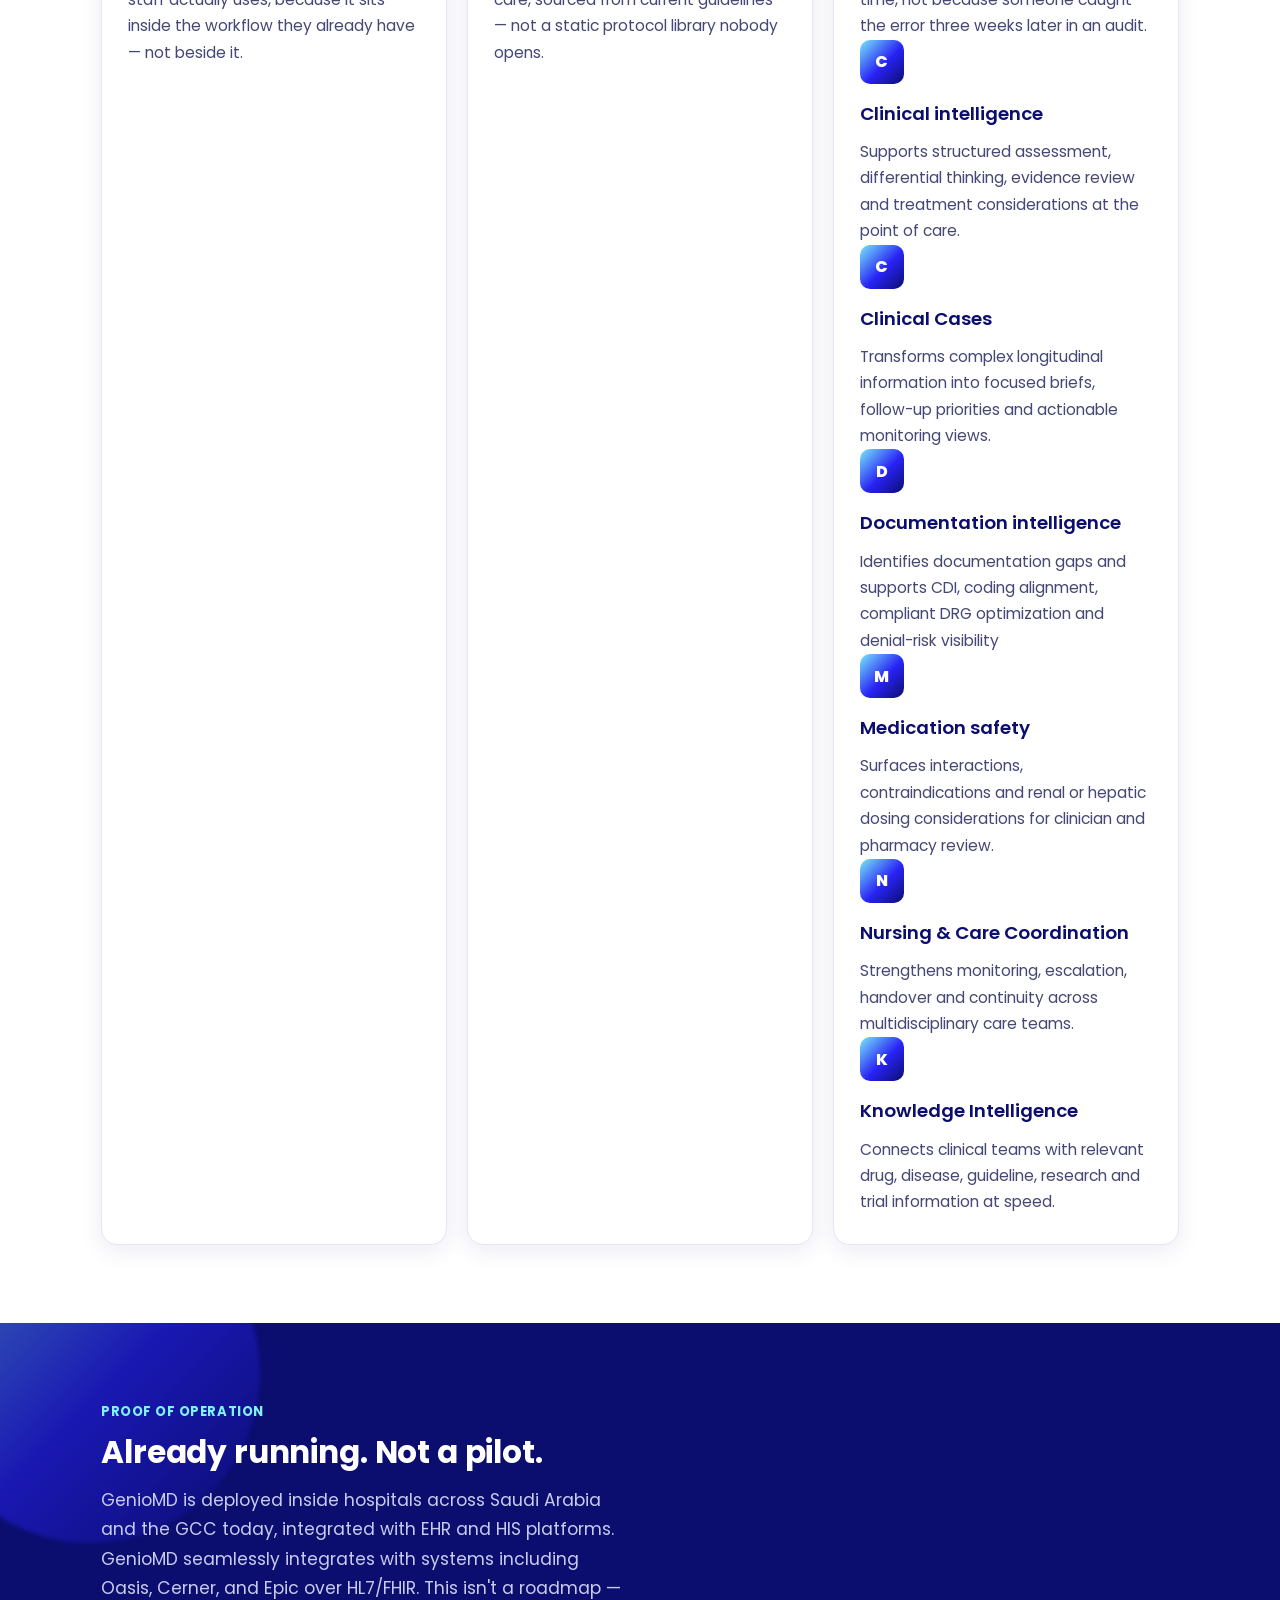
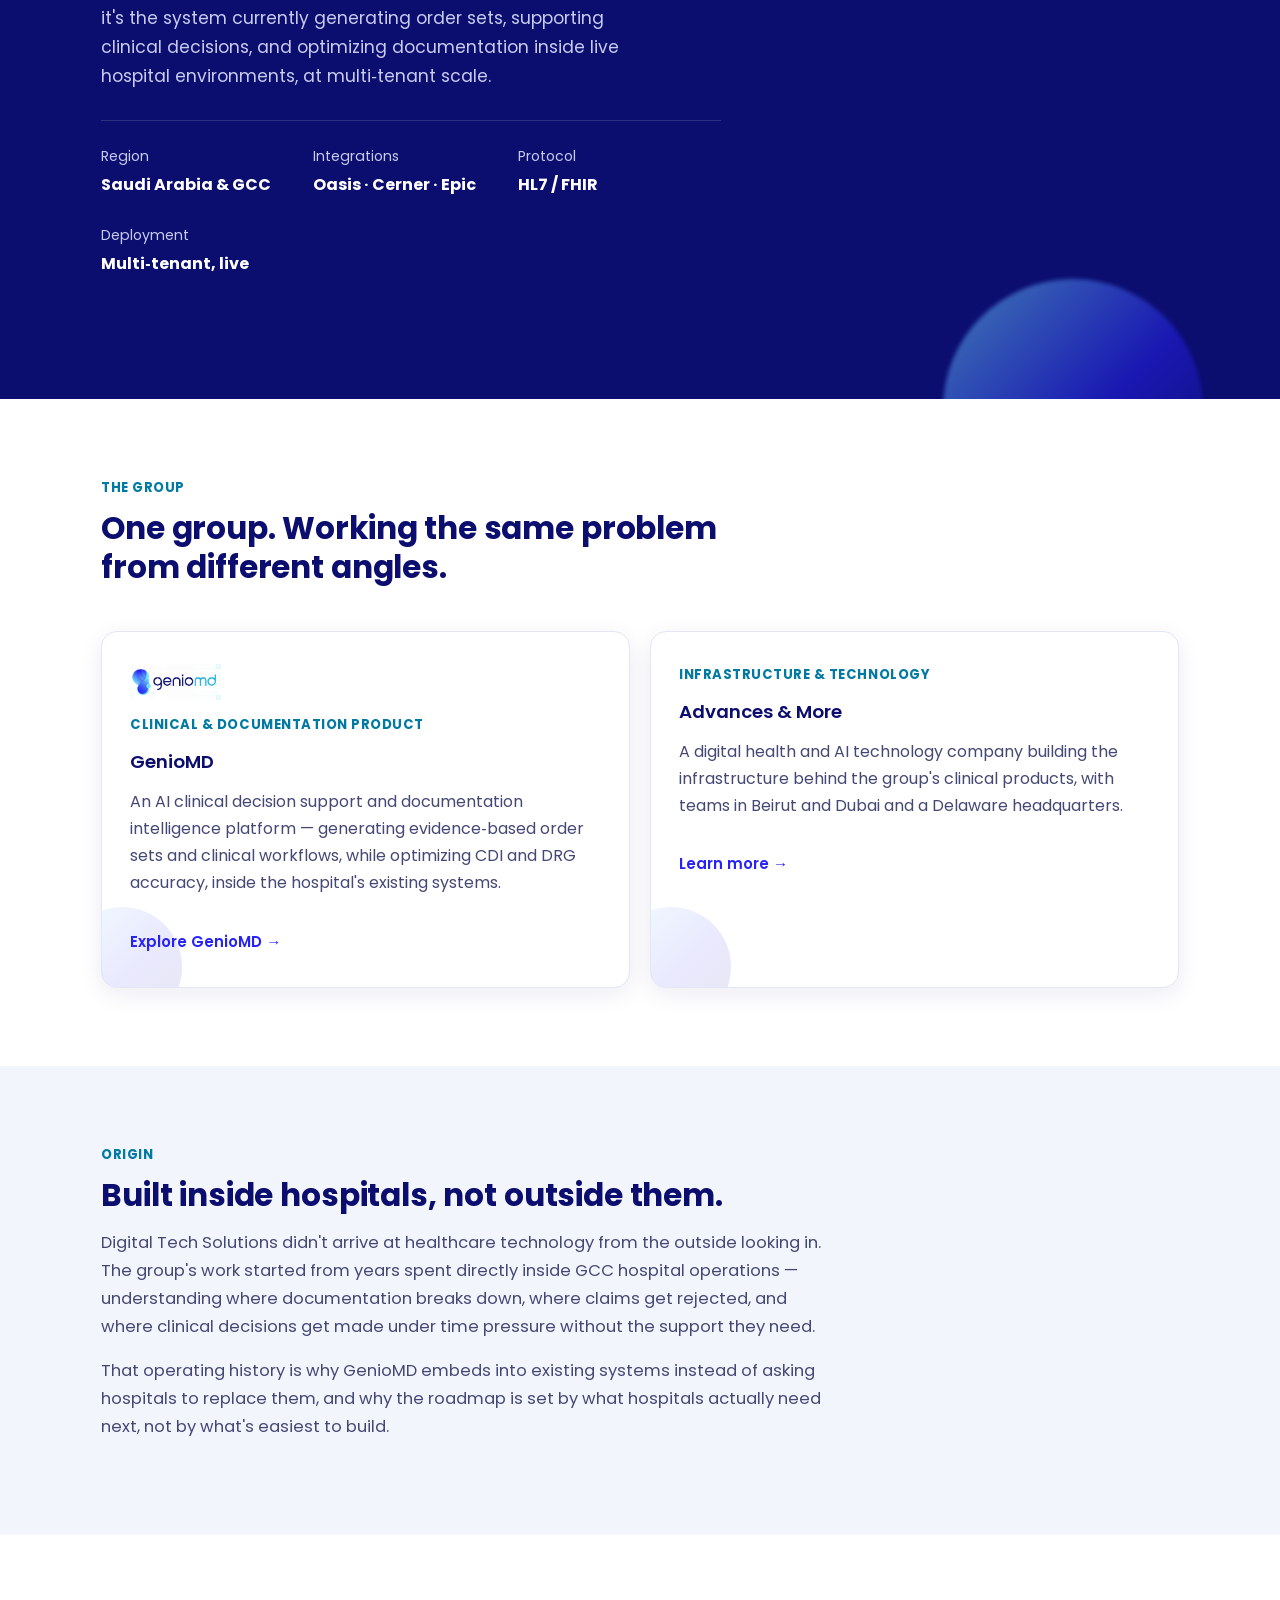
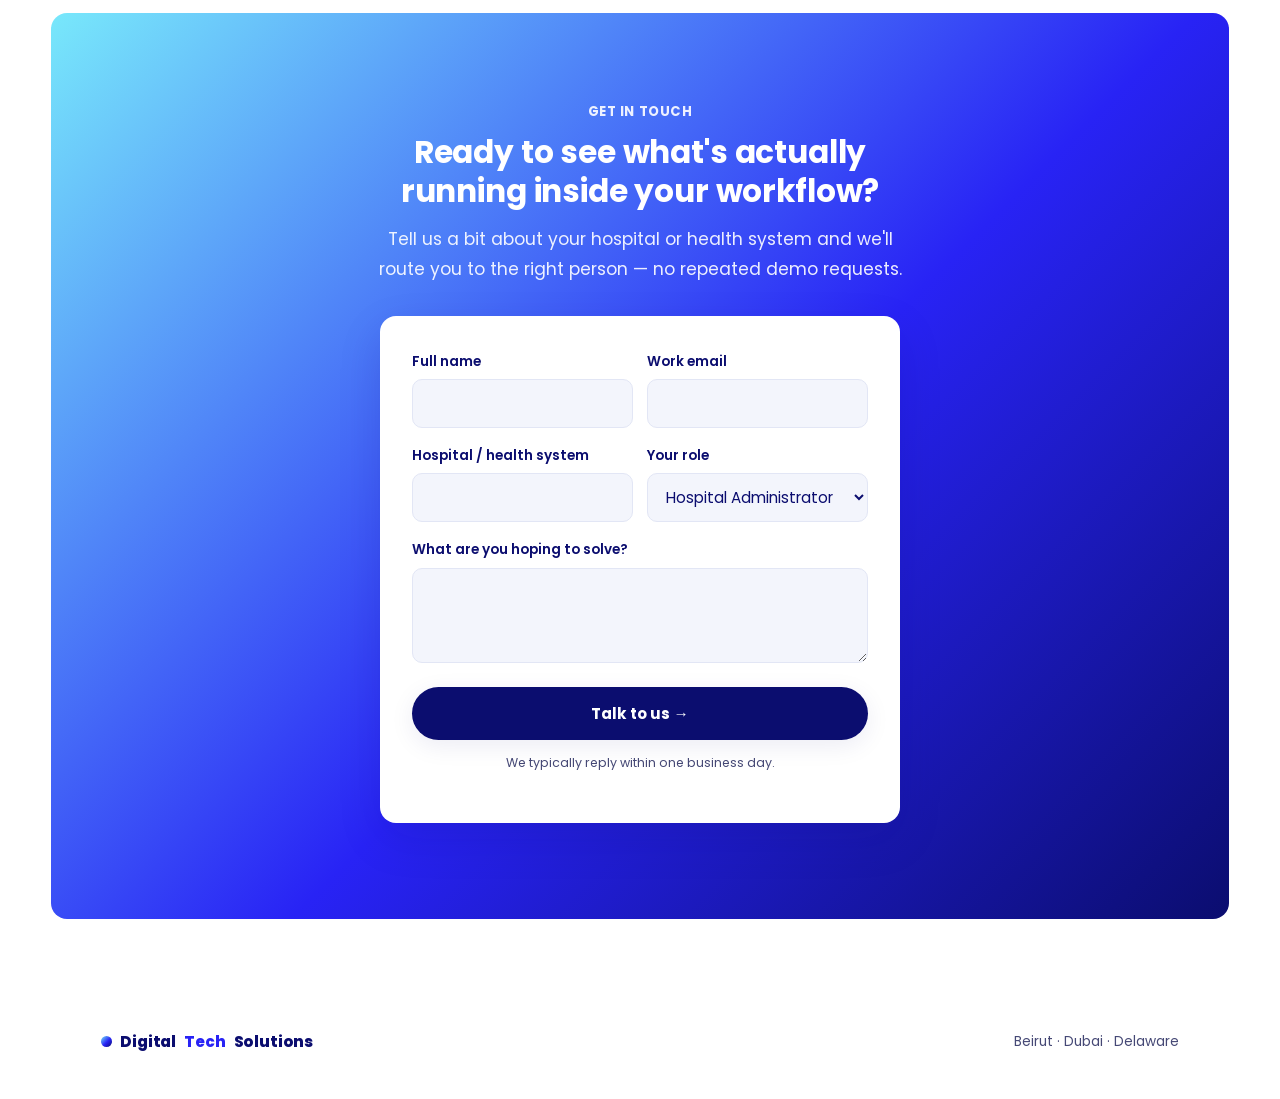
==== commit 9d370d47: "Add new sections for clinical intelligence and documentation" ====
--- a/index.html
+++ b/index.html
@@ -78,6 +78,24 @@
         <div class="card-icon">R</div>
         <h3>RCM &amp; Finance Directors</h3>
         <p>DRG capture that improves because the documentation is right the first time, not because someone caught the error three weeks later in an audit.</p>
+        <div class="card-icon">C</div>
+        <h3>Clinical intelligence</h3>
+        <p>Supports structured assessment, differential thinking, evidence review and treatment considerations at the point of care.</p>
+        <div class="card-icon">C</div>
+        <h3>Clinical Cases</h3>
+        <p>Transforms complex longitudinal information into focused briefs, follow-up priorities and actionable monitoring views.</p>
+        <div class="card-icon">D</div>
+        <h3>Documentation intelligence</h3>
+        <p>Identifies documentation gaps and supports CDI, coding alignment, compliant DRG optimization and denial-risk visibility</p>
+        <div class="card-icon">M</div>
+        <h3>Medication safety</h3>
+        <p>Surfaces interactions, contraindications and renal or hepatic dosing considerations for clinician and pharmacy review.</p>
+        <div class="card-icon">N</div>
+        <h3>Nursing & Care Coordination</h3>
+        <p>Strengthens monitoring, escalation, handover and continuity across multidisciplinary care teams.</p>
+        <div class="card-icon">K</div>
+        <h3>Knowledge Intelligence</h3>
+        <p>Connects clinical teams with relevant drug, disease, guideline, research and trial information at speed.</p>
       </div>
     </div>
   </div>
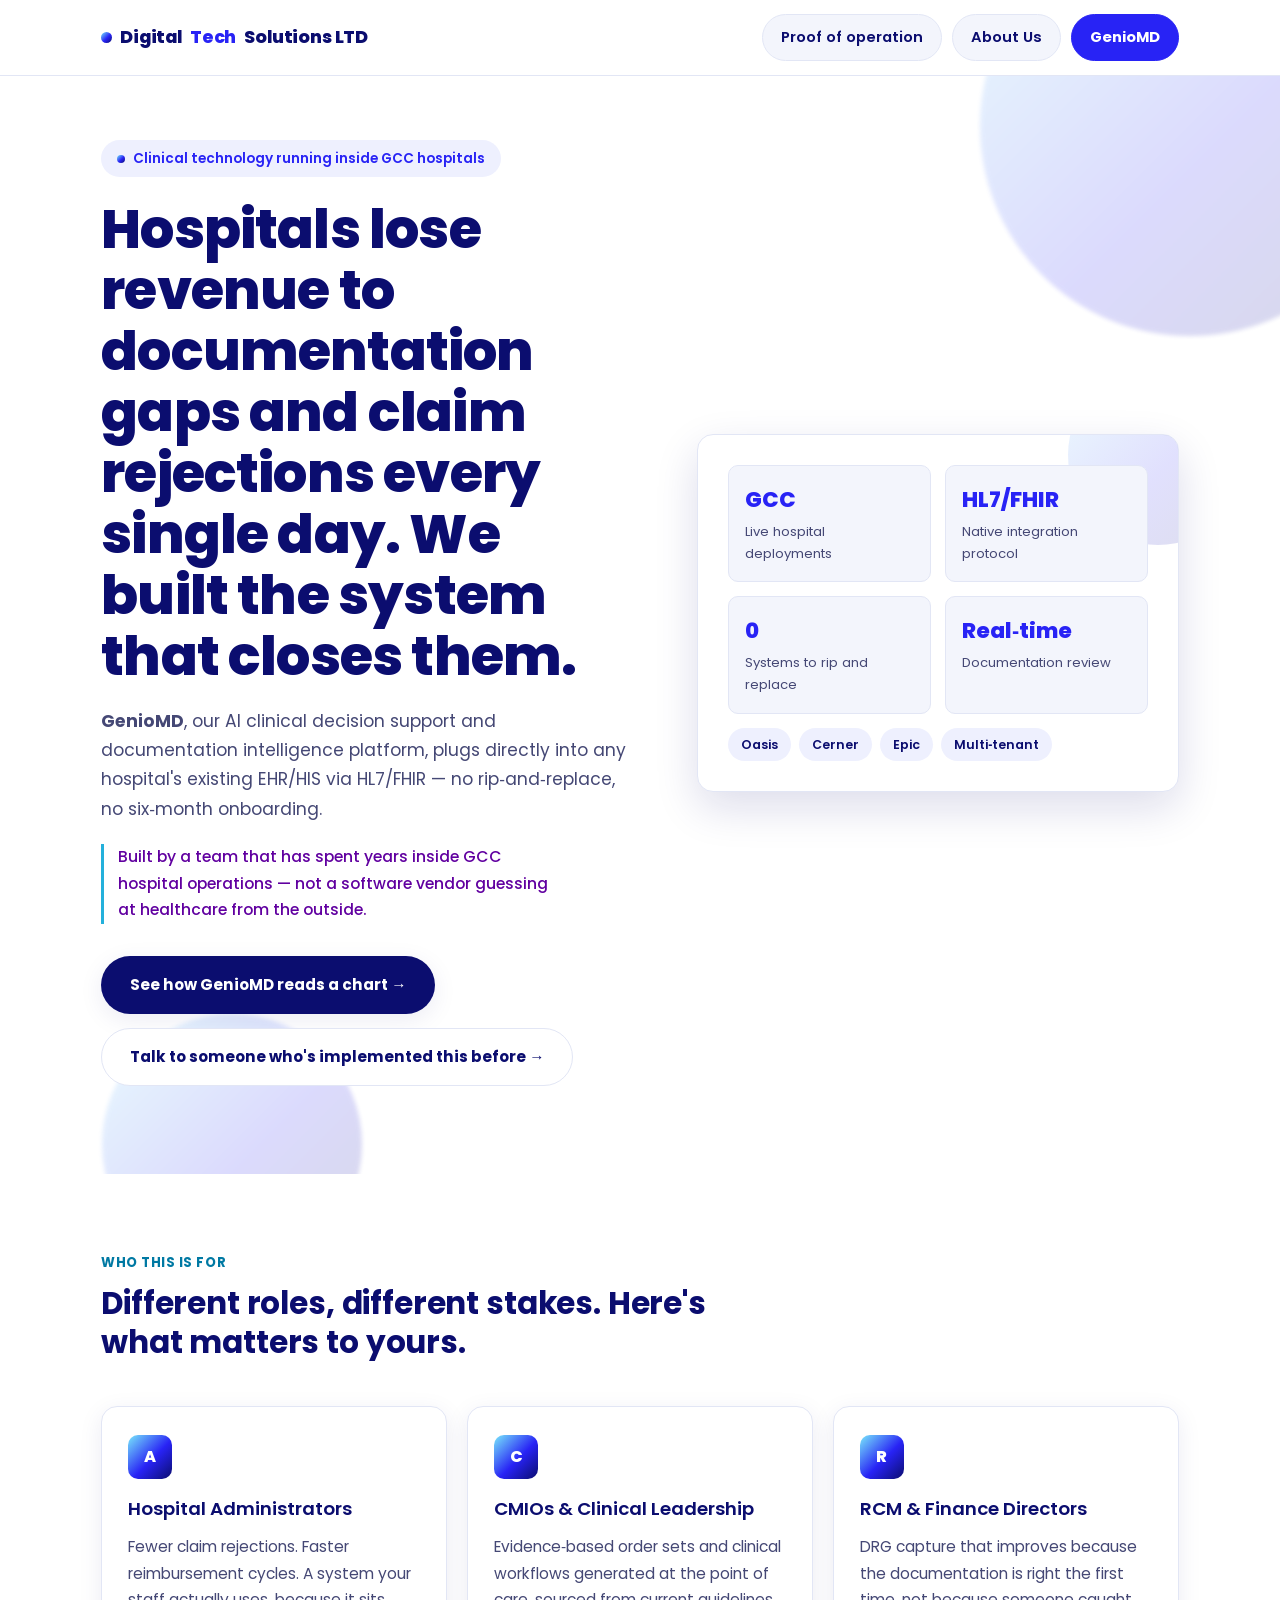
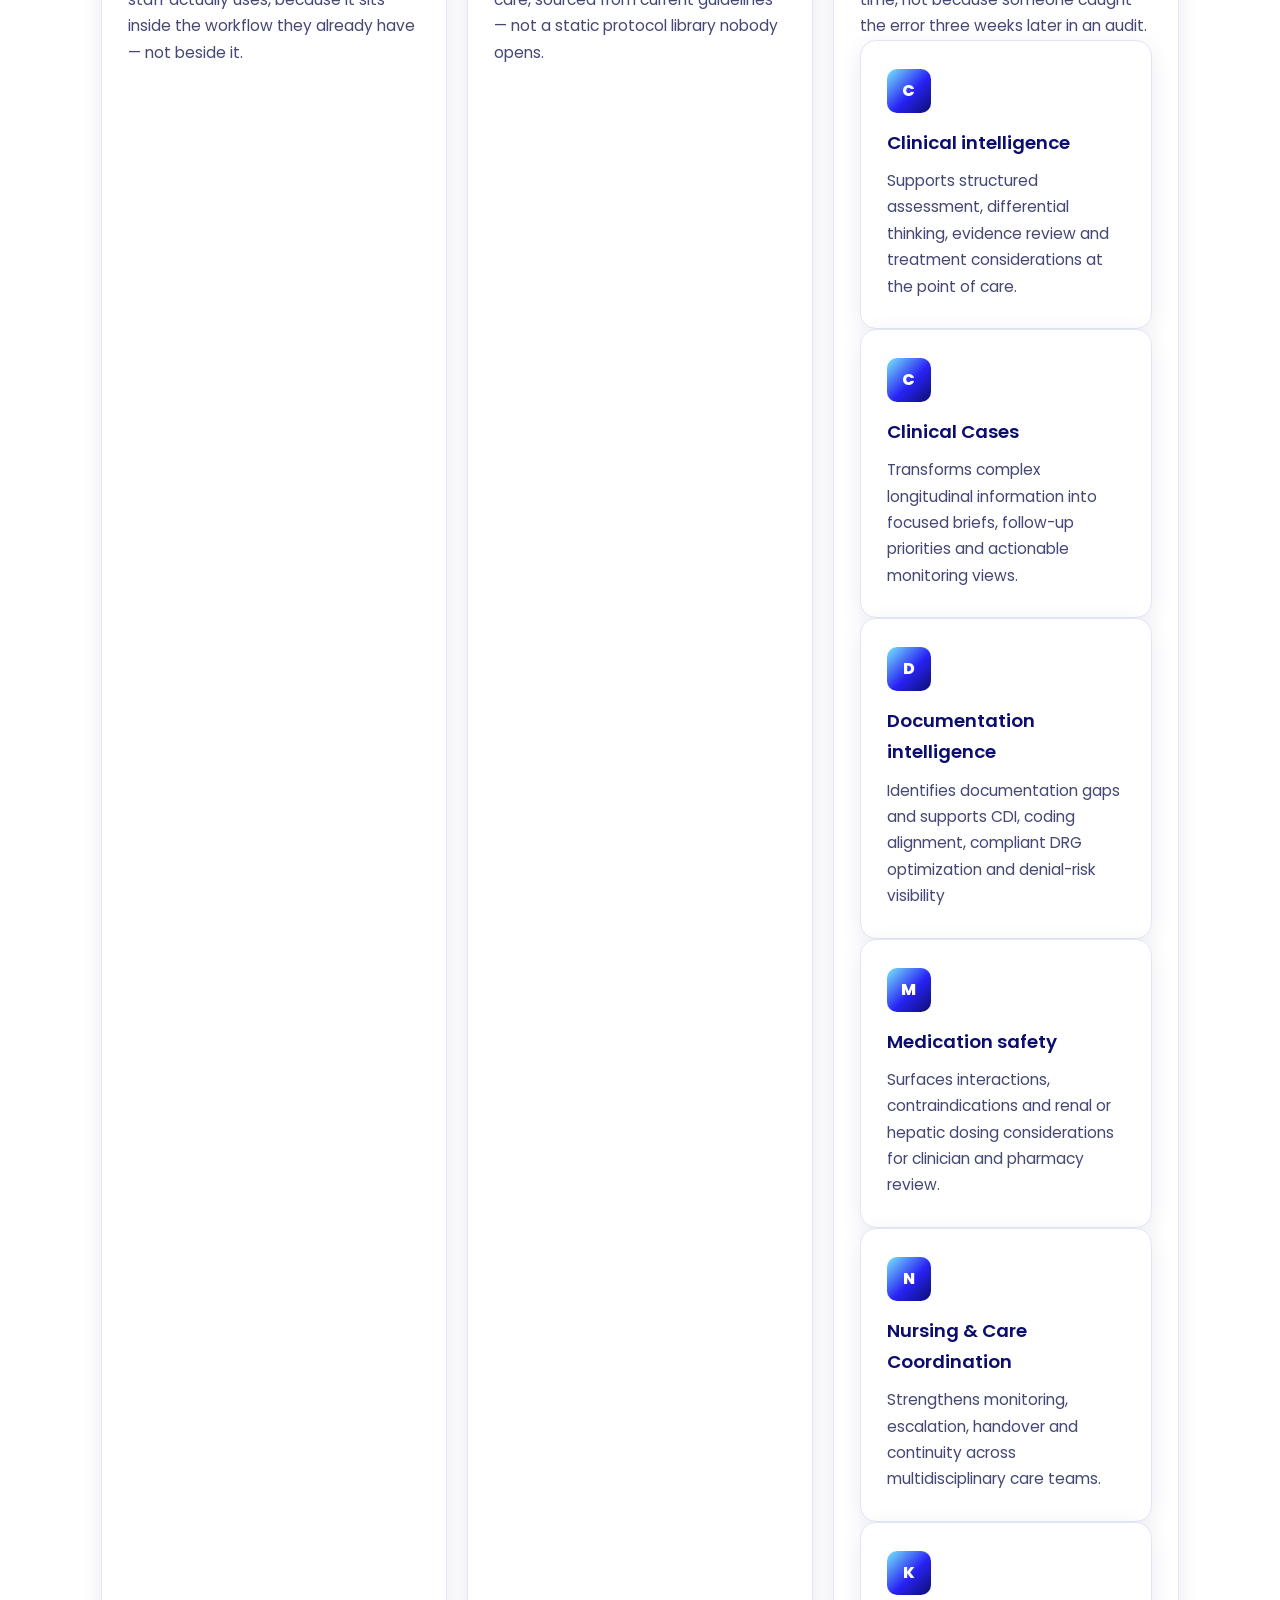
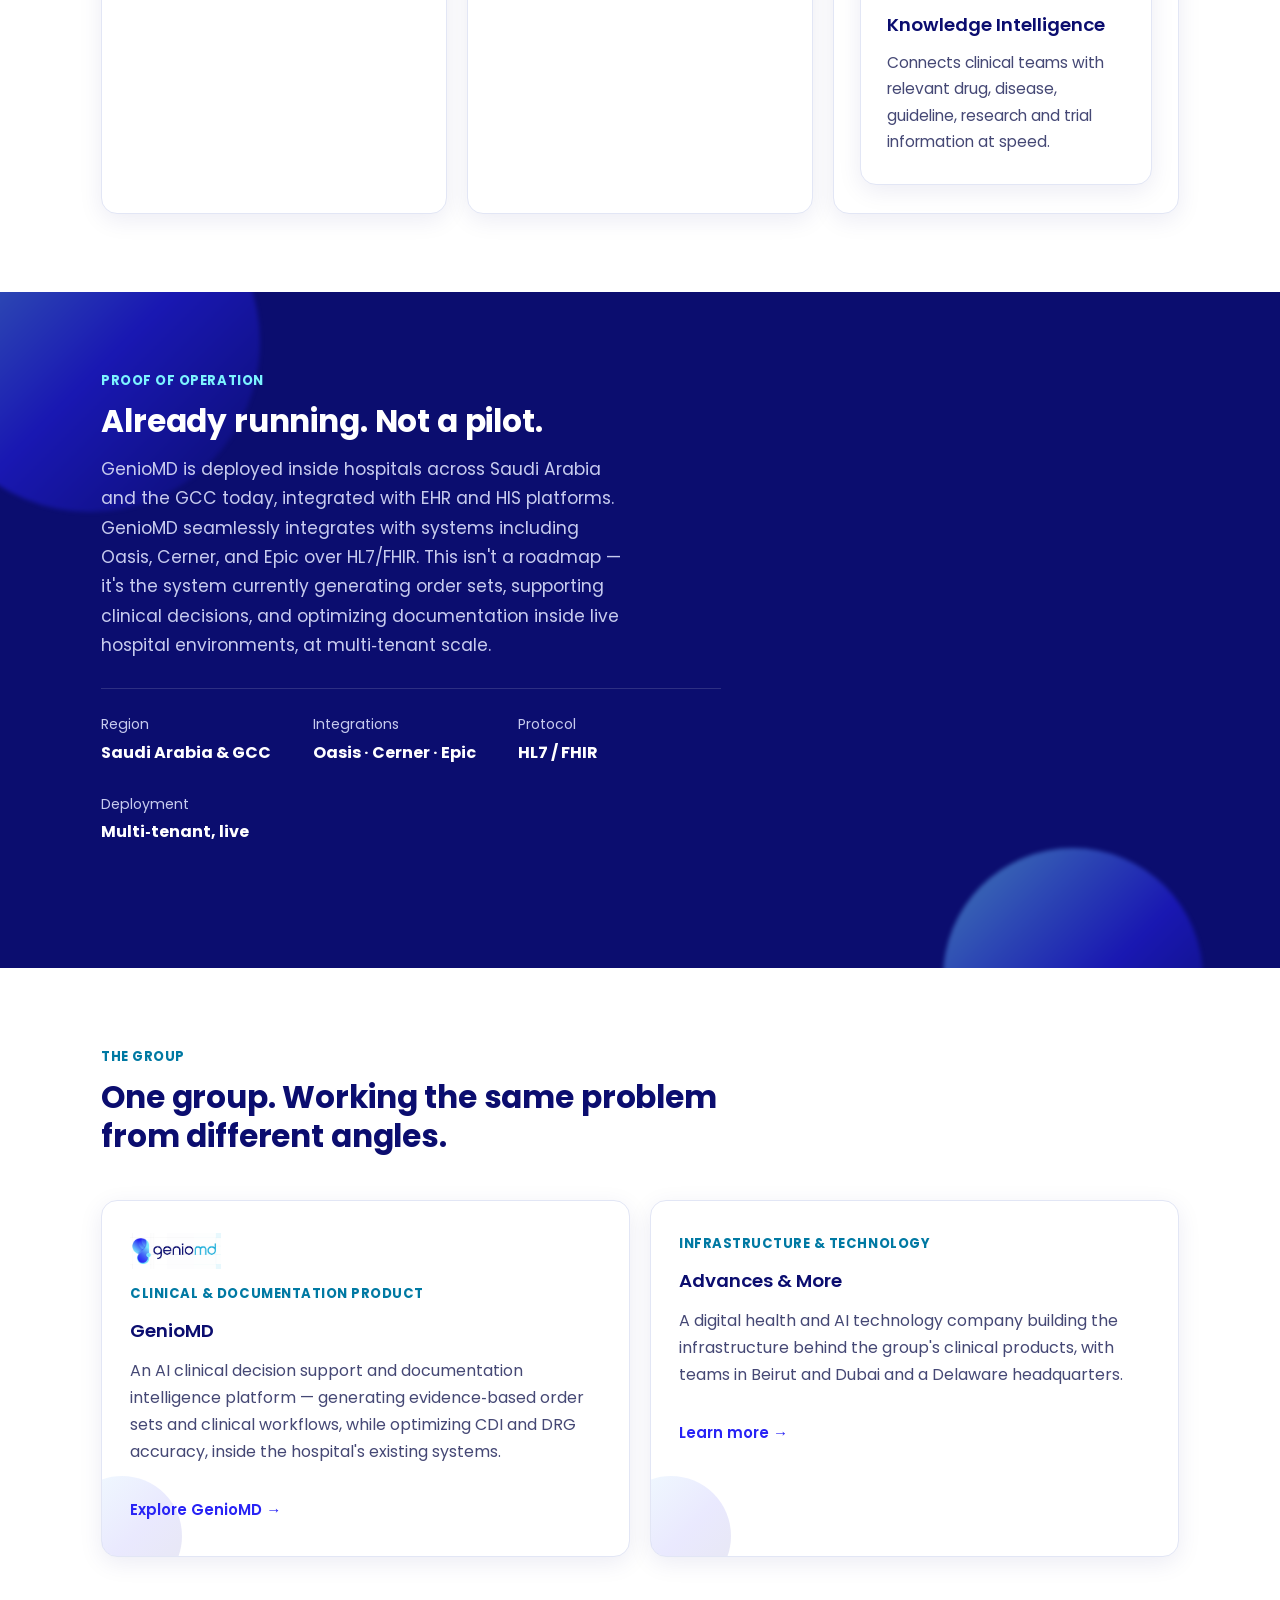
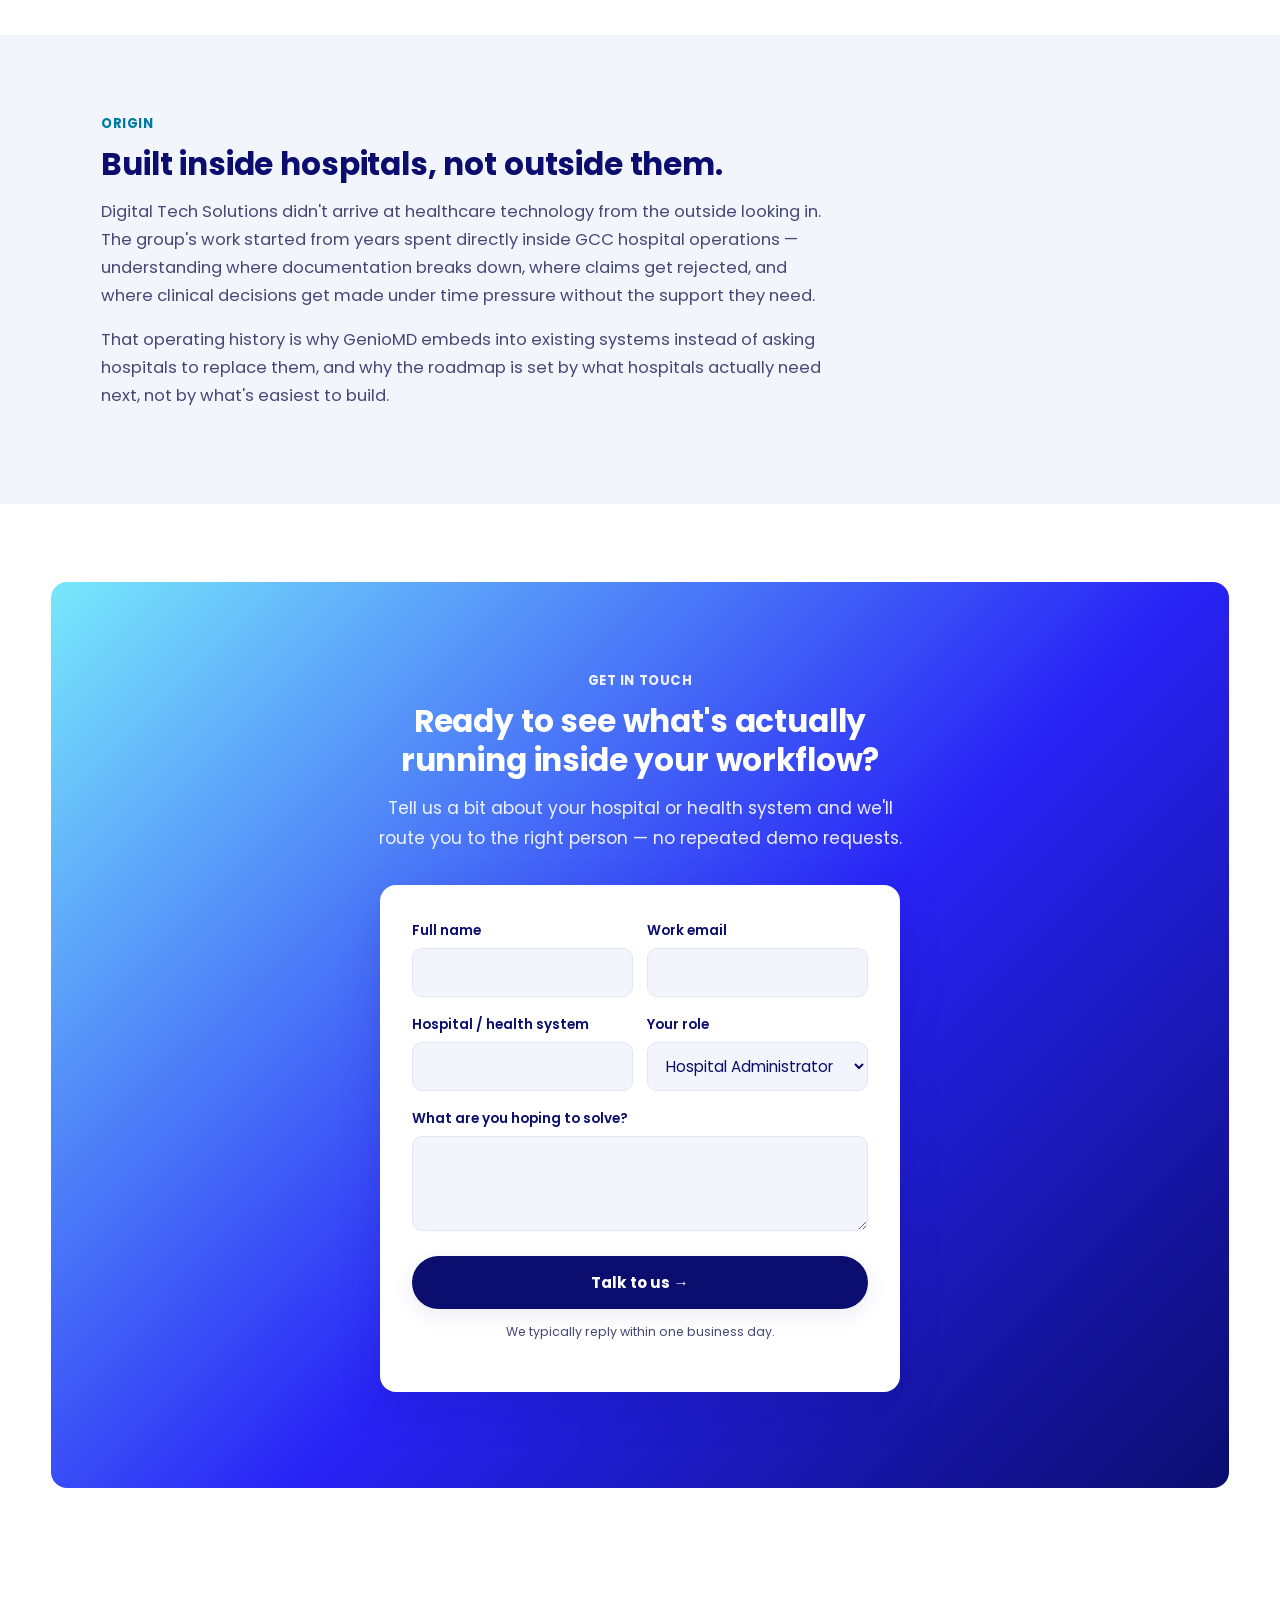
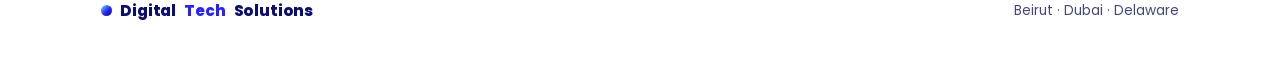
==== commit 5a6649e0: "Add new card sections to index.html Added new card sections for Clinical Cases, Documentation intell" ====
--- a/index.html
+++ b/index.html
@@ -78,24 +78,36 @@
         <div class="card-icon">R</div>
         <h3>RCM &amp; Finance Directors</h3>
         <p>DRG capture that improves because the documentation is right the first time, not because someone caught the error three weeks later in an audit.</p>
+       <div class="card"> 
         <div class="card-icon">C</div>
         <h3>Clinical intelligence</h3>
         <p>Supports structured assessment, differential thinking, evidence review and treatment considerations at the point of care.</p>
-        <div class="card-icon">C</div>
+       </div>
+        <div class="card"> 
+         <div class="card-icon">C</div>
         <h3>Clinical Cases</h3>
         <p>Transforms complex longitudinal information into focused briefs, follow-up priorities and actionable monitoring views.</p>
-        <div class="card-icon">D</div>
+        </div>
+        <div class="card"> 
+          <div class="card-icon">D</div>
         <h3>Documentation intelligence</h3>
         <p>Identifies documentation gaps and supports CDI, coding alignment, compliant DRG optimization and denial-risk visibility</p>
-        <div class="card-icon">M</div>
+        </div>
+        <div class="card"> 
+          <div class="card-icon">M</div>
         <h3>Medication safety</h3>
         <p>Surfaces interactions, contraindications and renal or hepatic dosing considerations for clinician and pharmacy review.</p>
+        </div>
+          <div class="card"> 
         <div class="card-icon">N</div>
         <h3>Nursing & Care Coordination</h3>
         <p>Strengthens monitoring, escalation, handover and continuity across multidisciplinary care teams.</p>
+          </div>
+        <div class="card"> 
         <div class="card-icon">K</div>
         <h3>Knowledge Intelligence</h3>
         <p>Connects clinical teams with relevant drug, disease, guideline, research and trial information at speed.</p>
+        </div>
       </div>
     </div>
   </div>
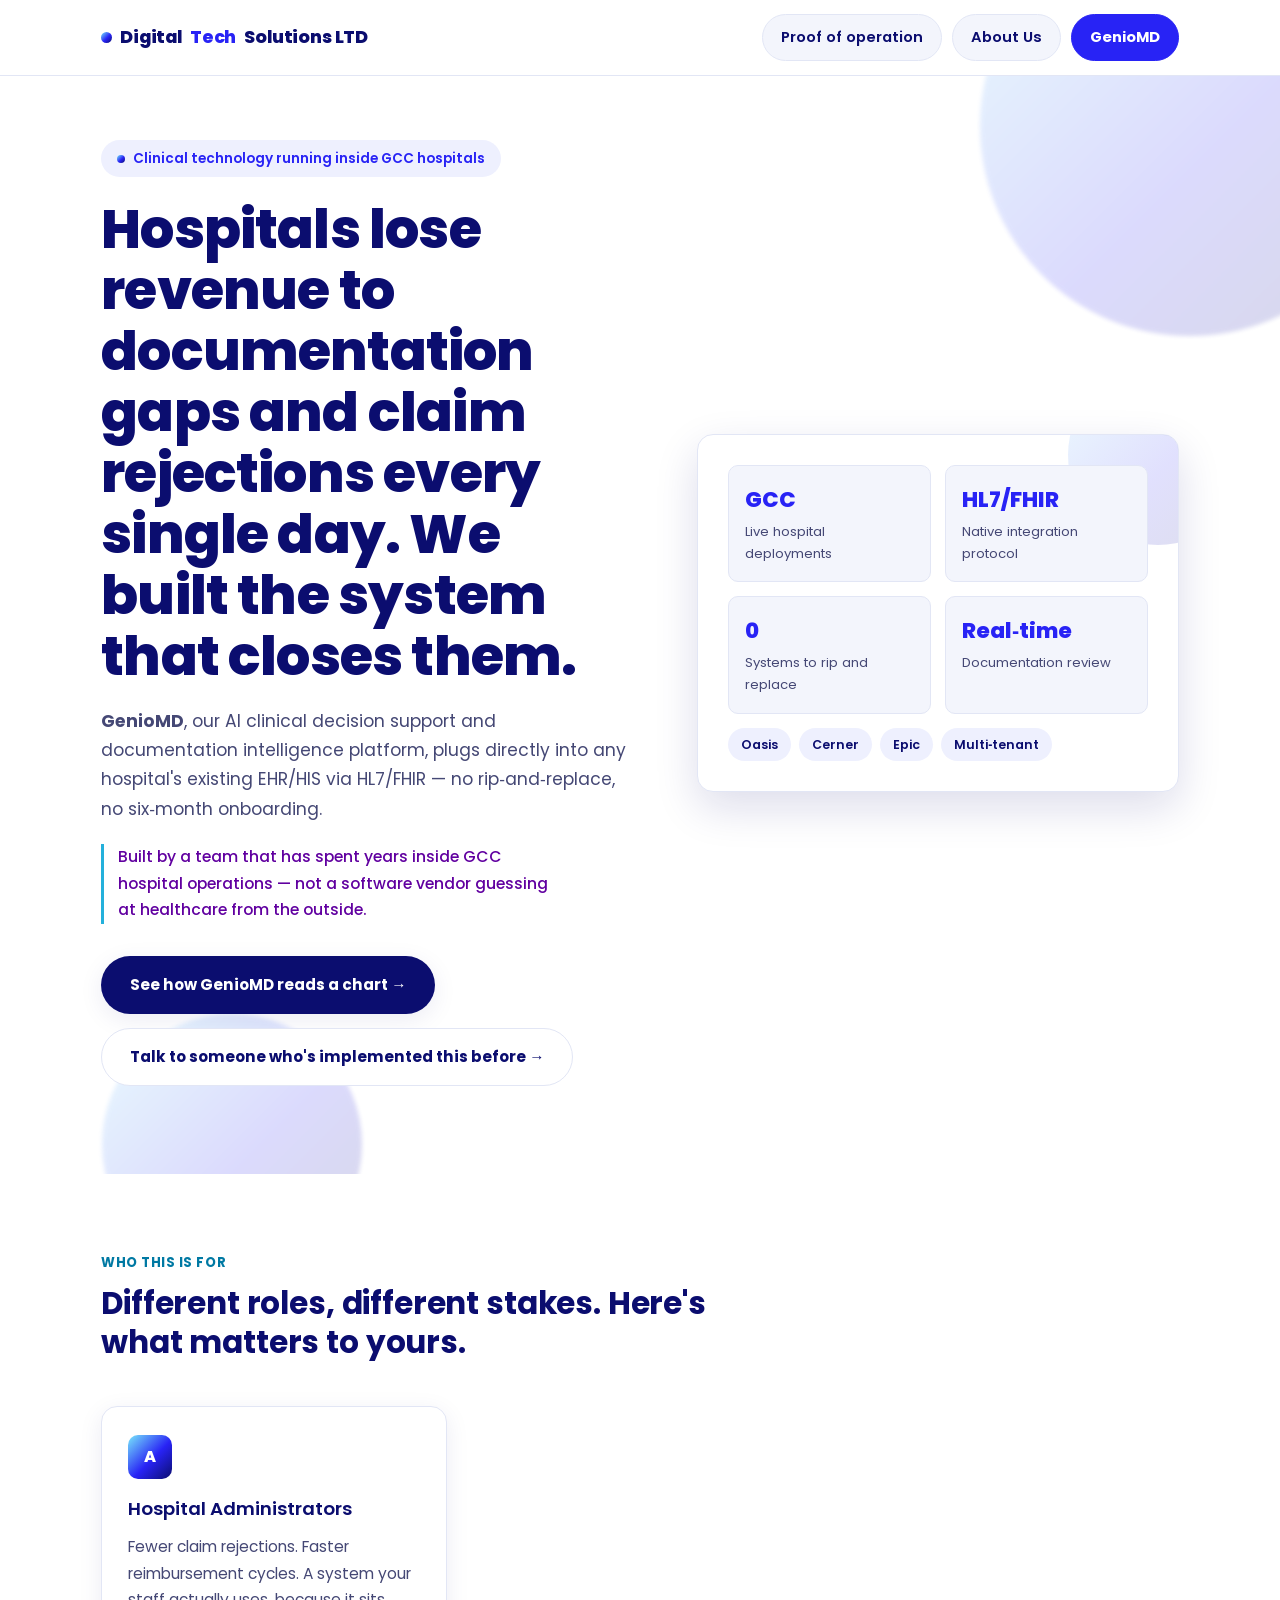
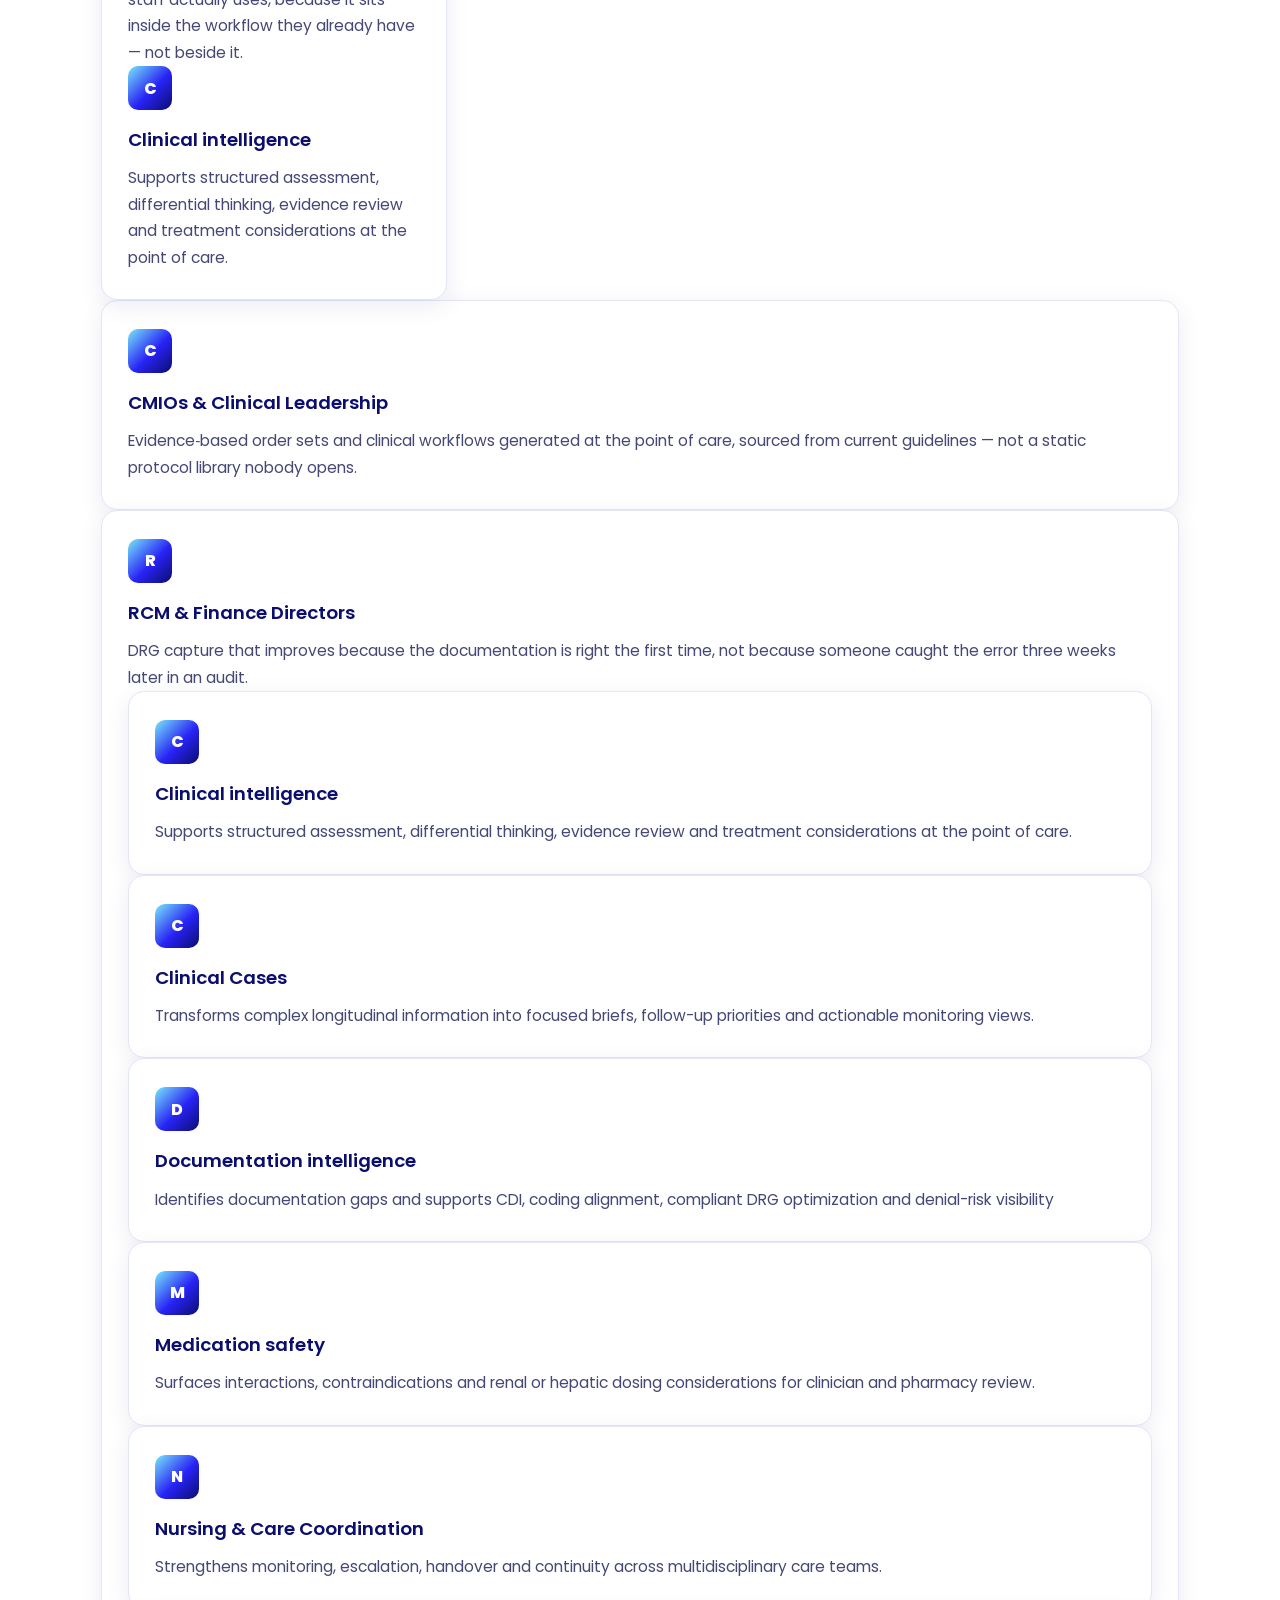
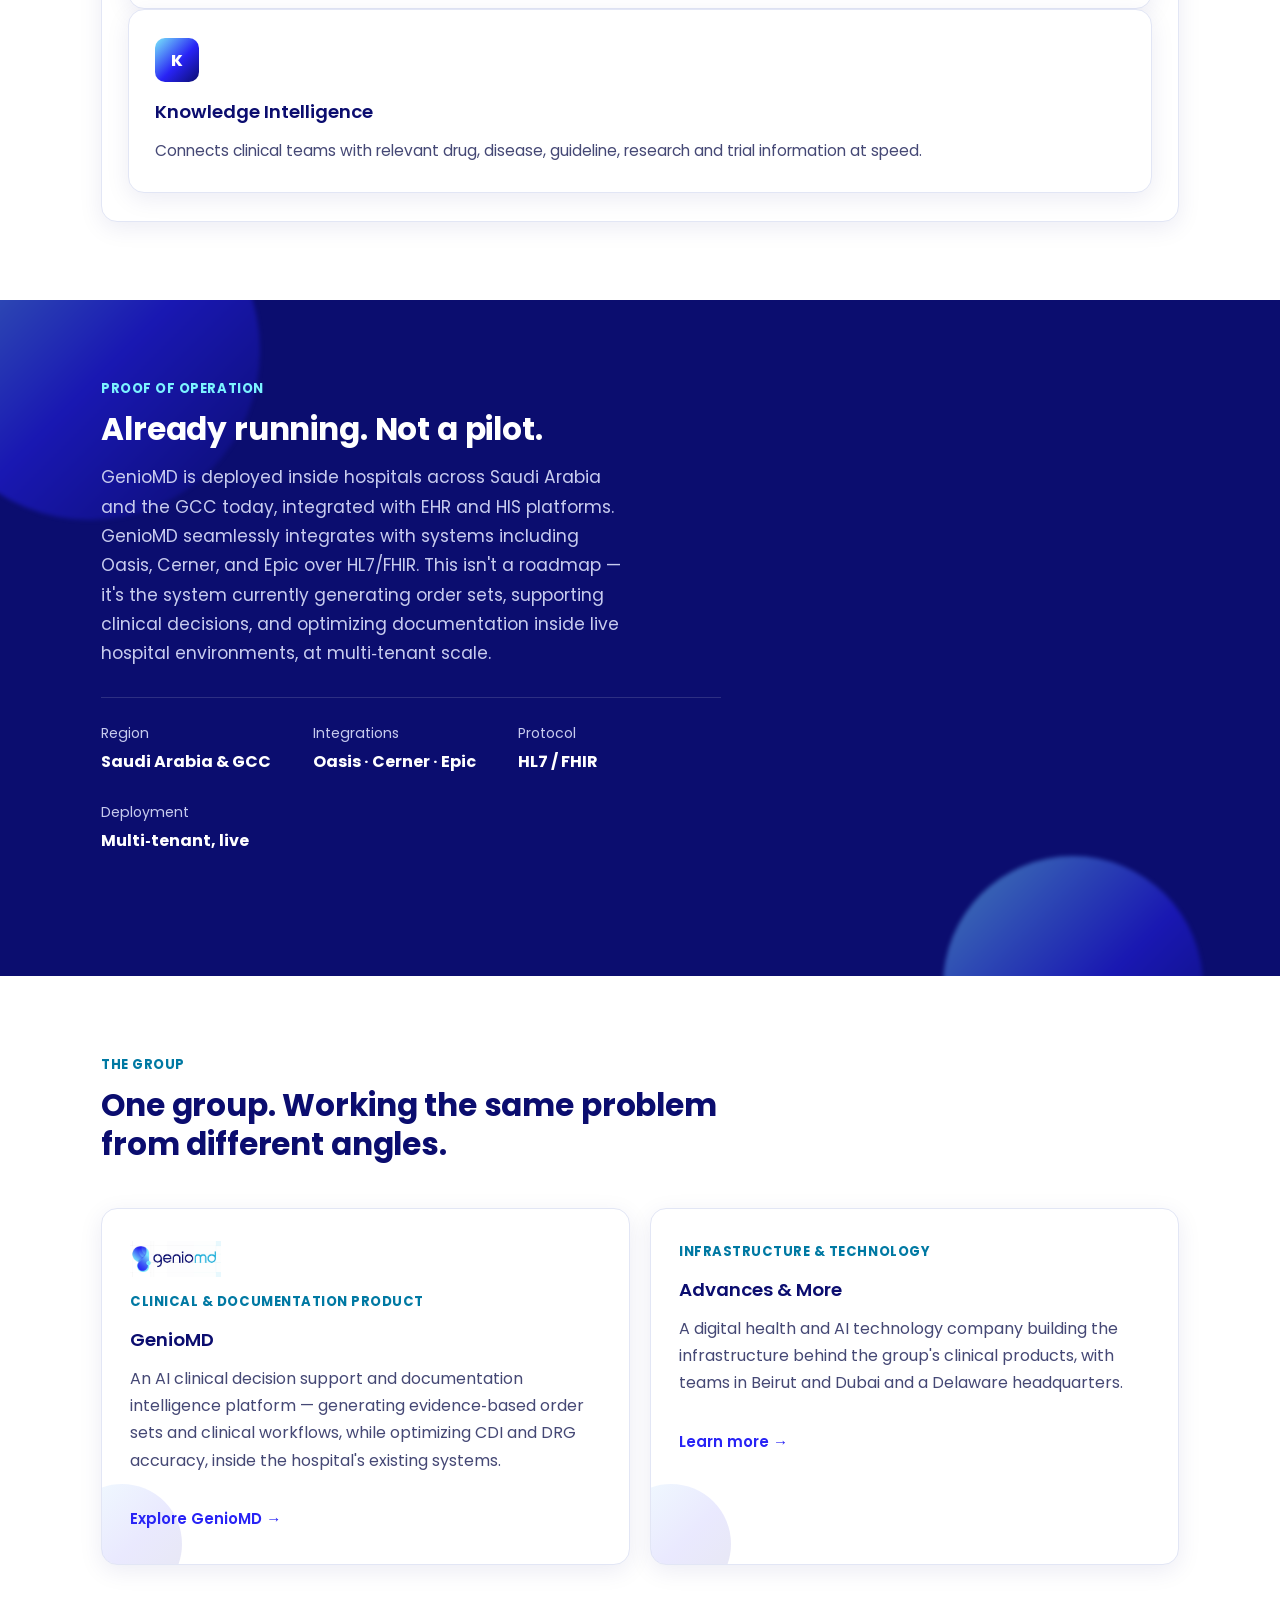
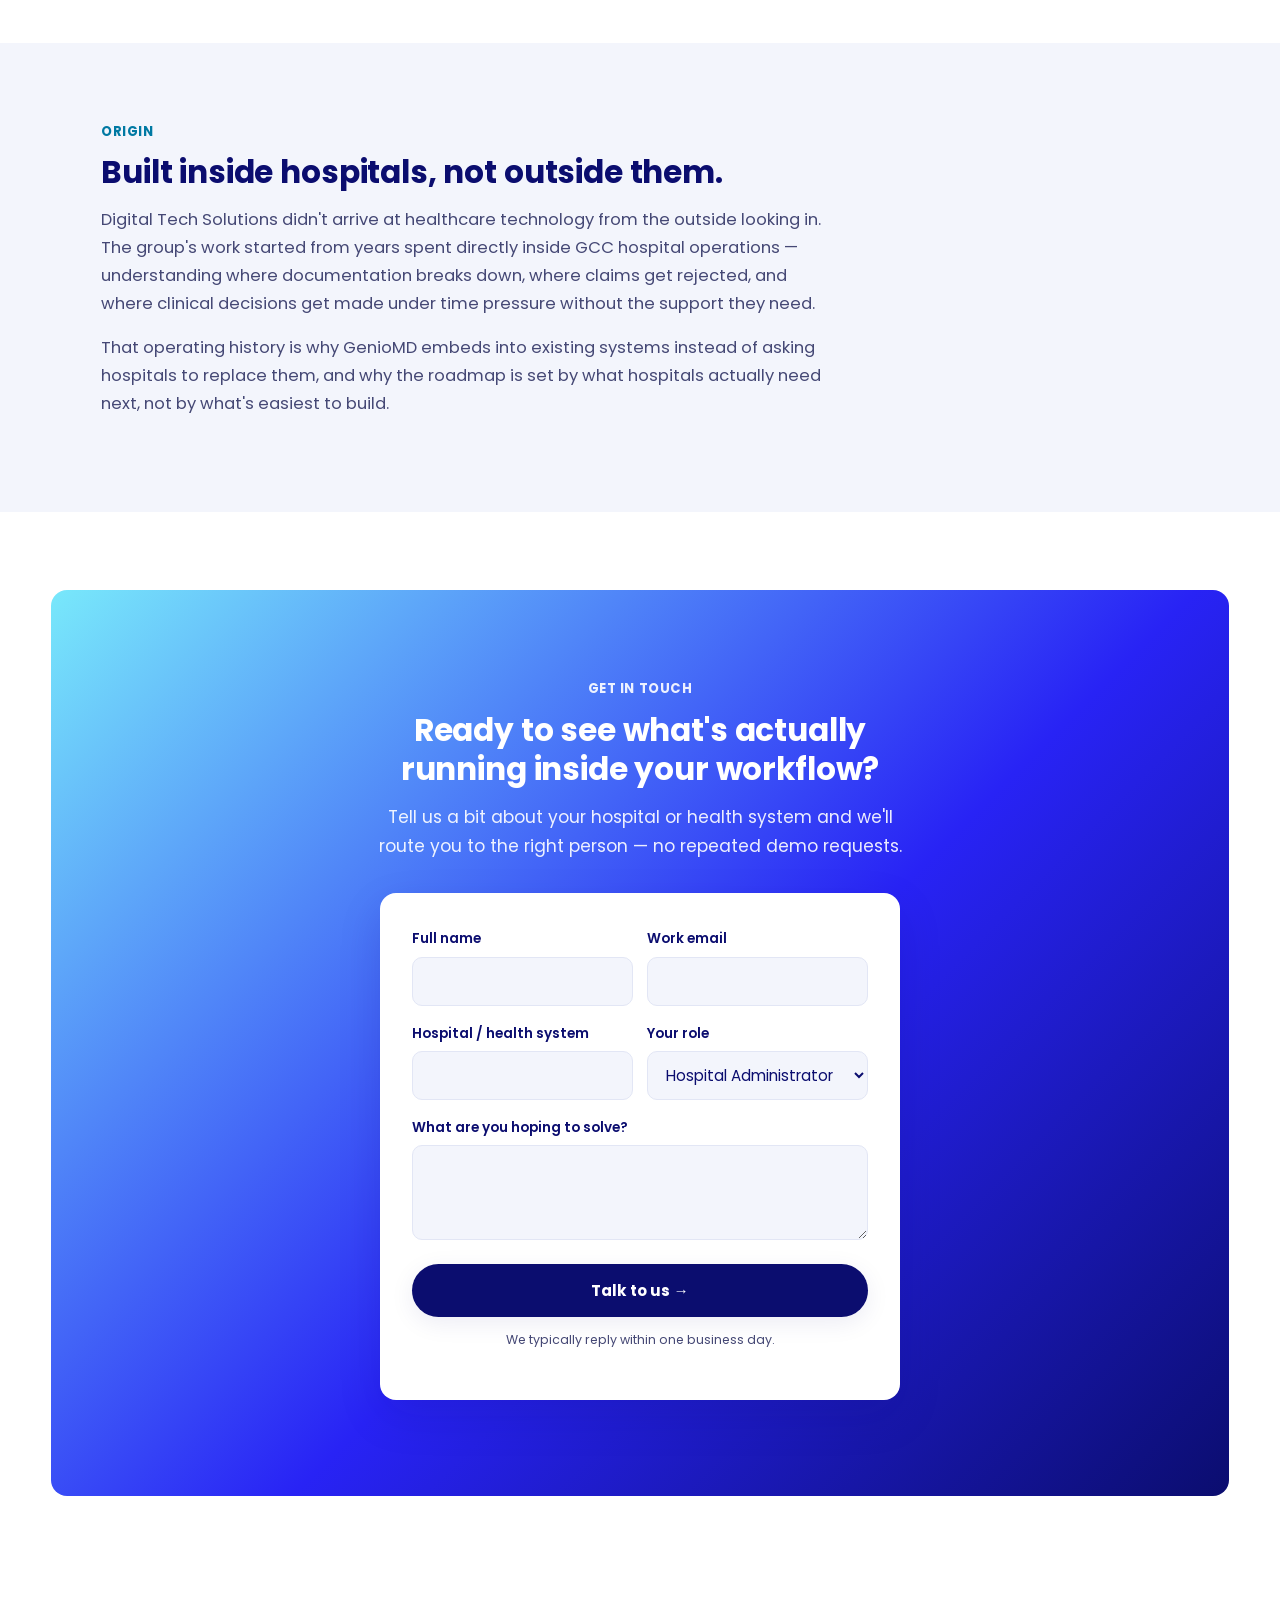
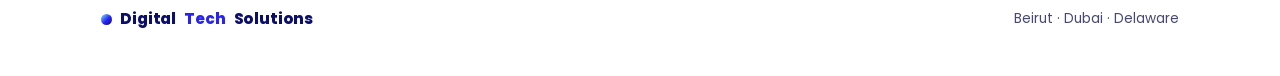
==== commit 8240b679: "Add clinical intelligence section to index.html" ====
--- a/index.html
+++ b/index.html
@@ -68,6 +68,10 @@
         <div class="card-icon">A</div>
         <h3>Hospital Administrators</h3>
         <p>Fewer claim rejections. Faster reimbursement cycles. A system your staff actually uses, because it sits inside the workflow they already have — not beside it.</p>
+        <div class="card-icon">C</div>
+        <h3>Clinical intelligence</h3>
+        <p>Supports structured assessment, differential thinking, evidence review and treatment considerations at the point of care.</p>
+       </div>
       </div>
       <div class="card">
         <div class="card-icon">C</div>
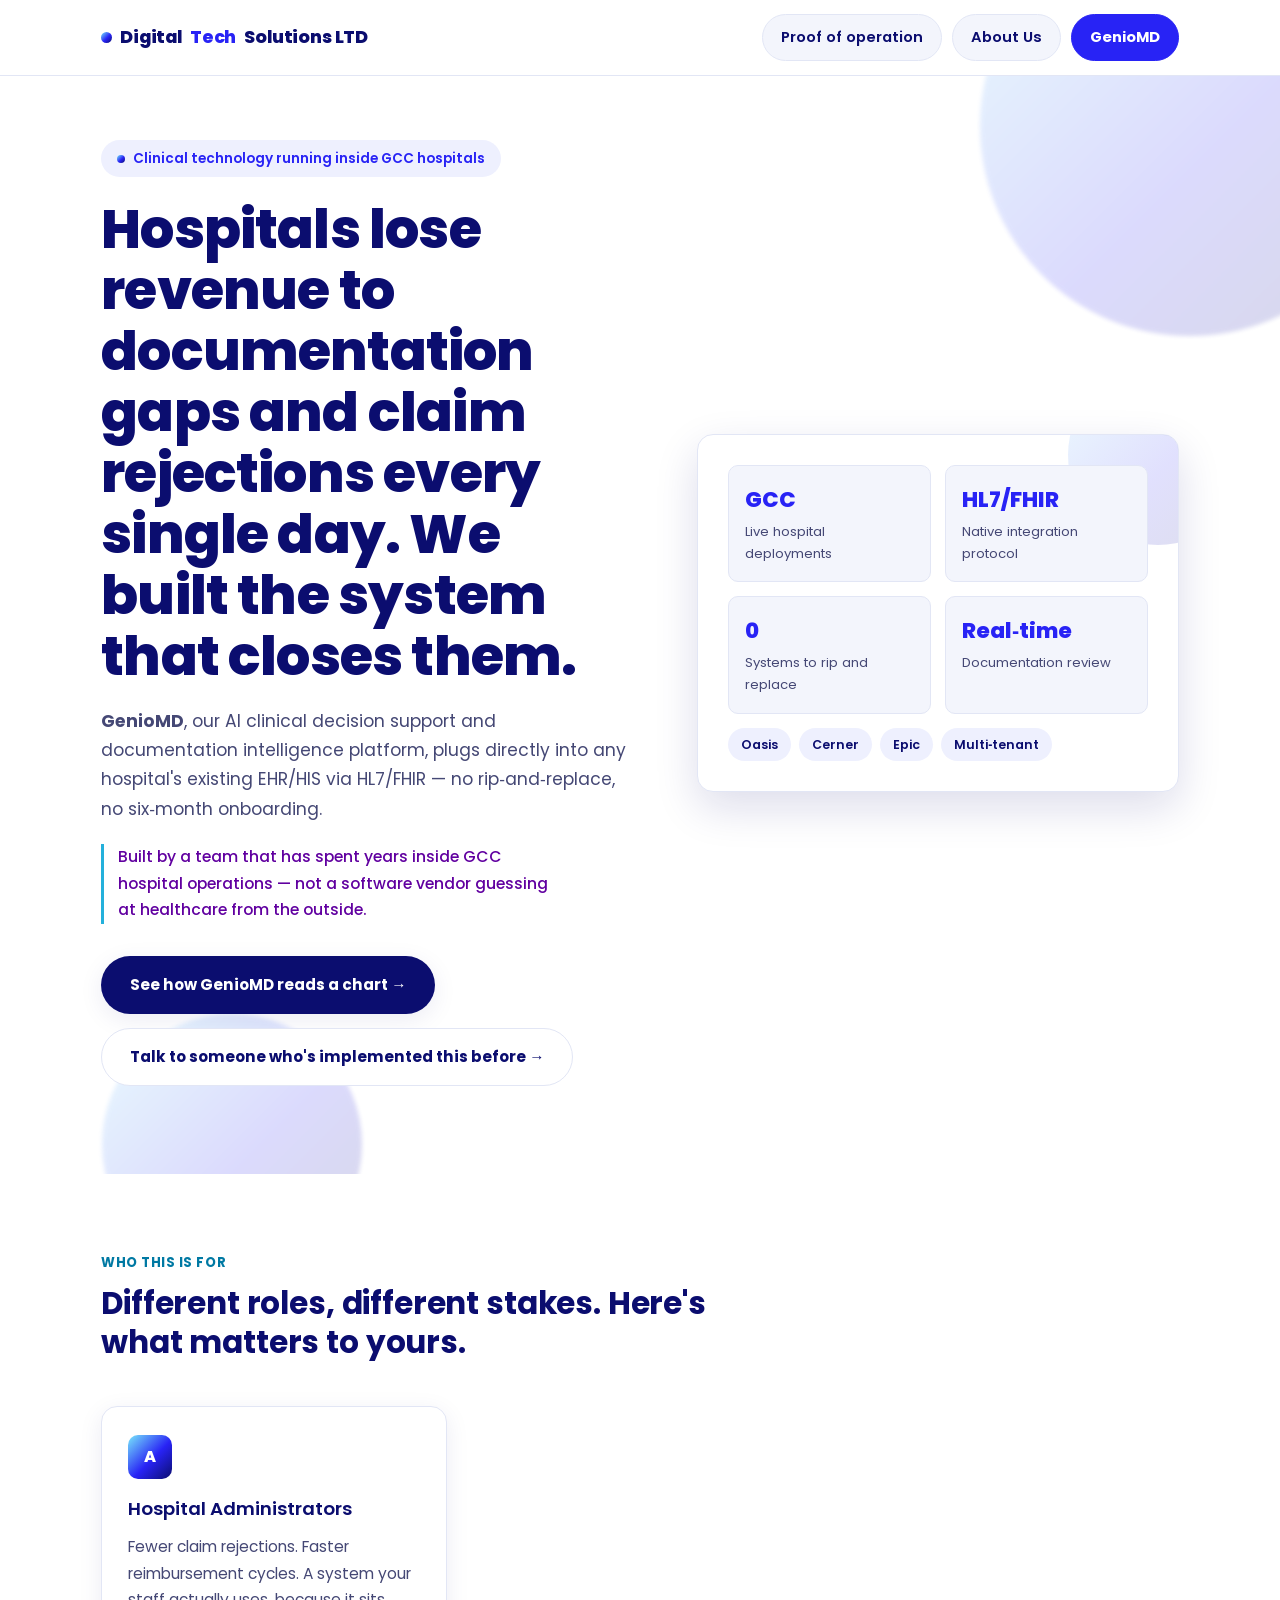
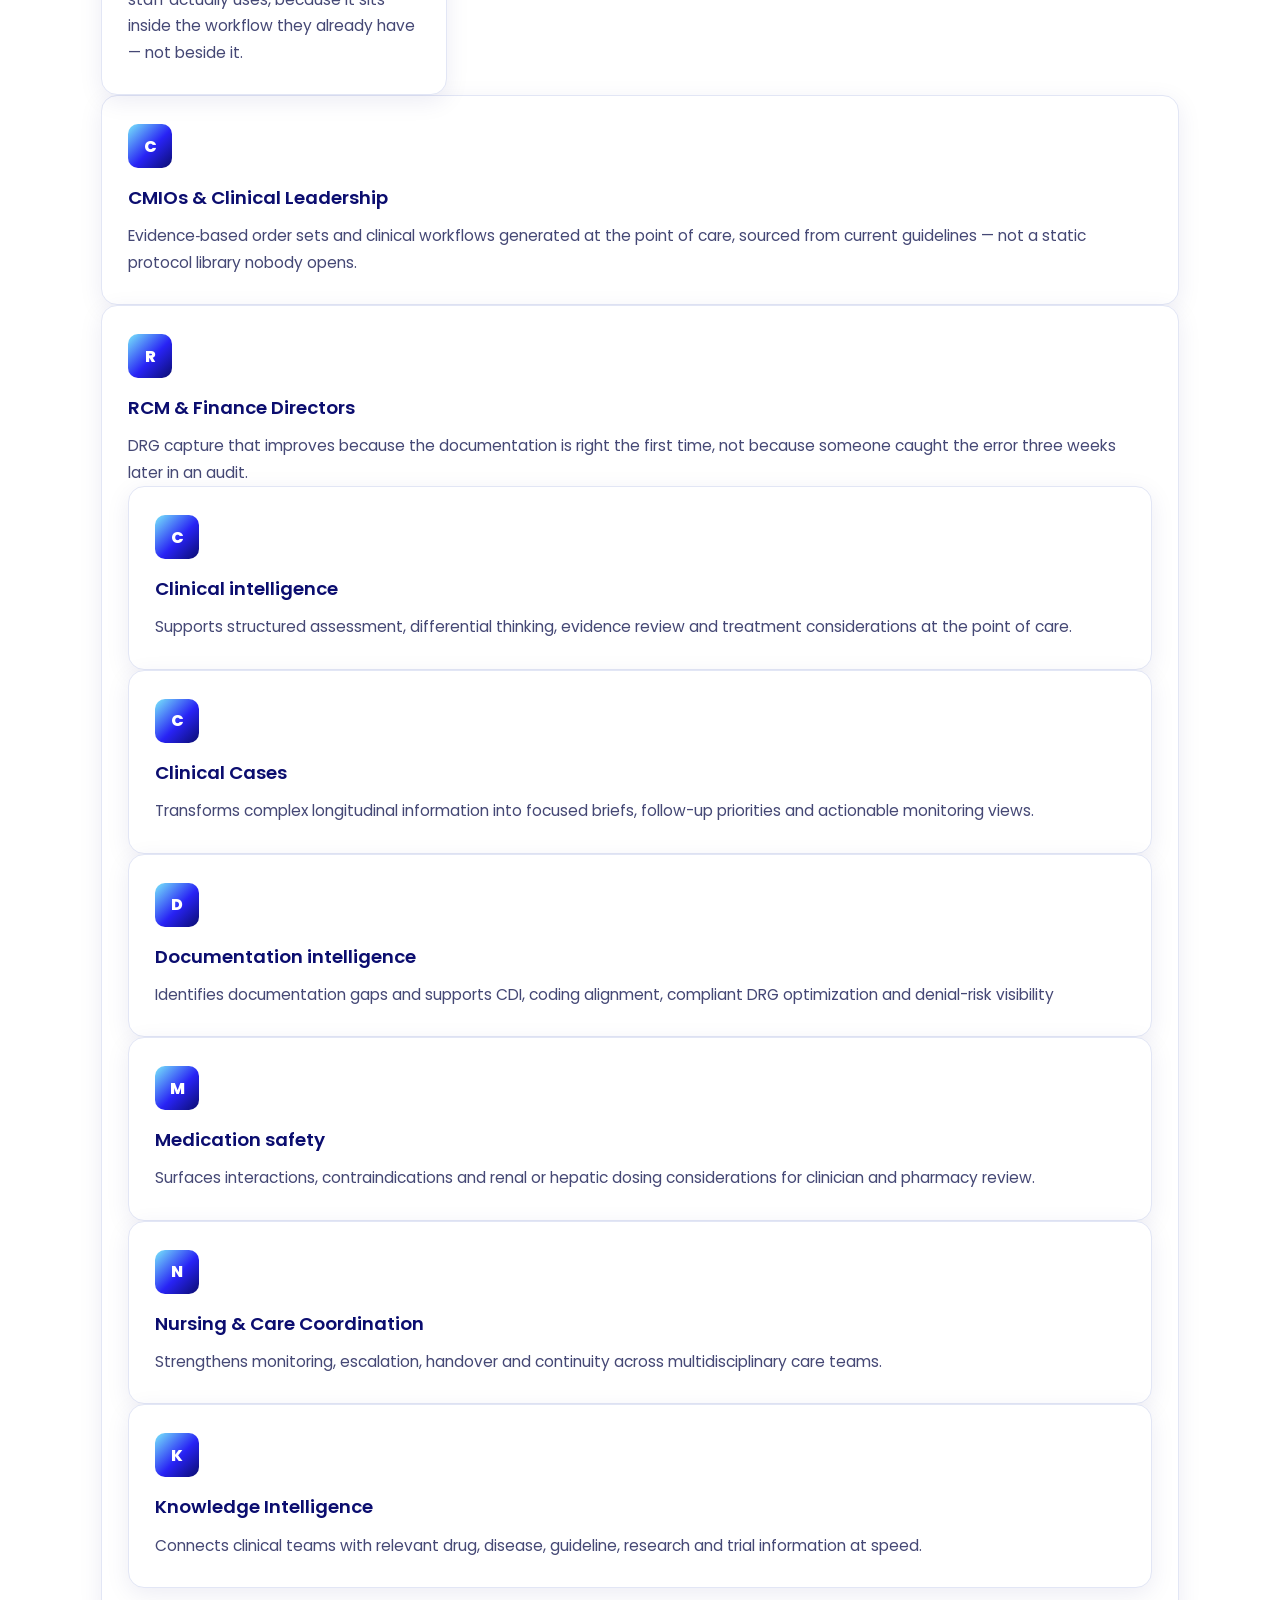
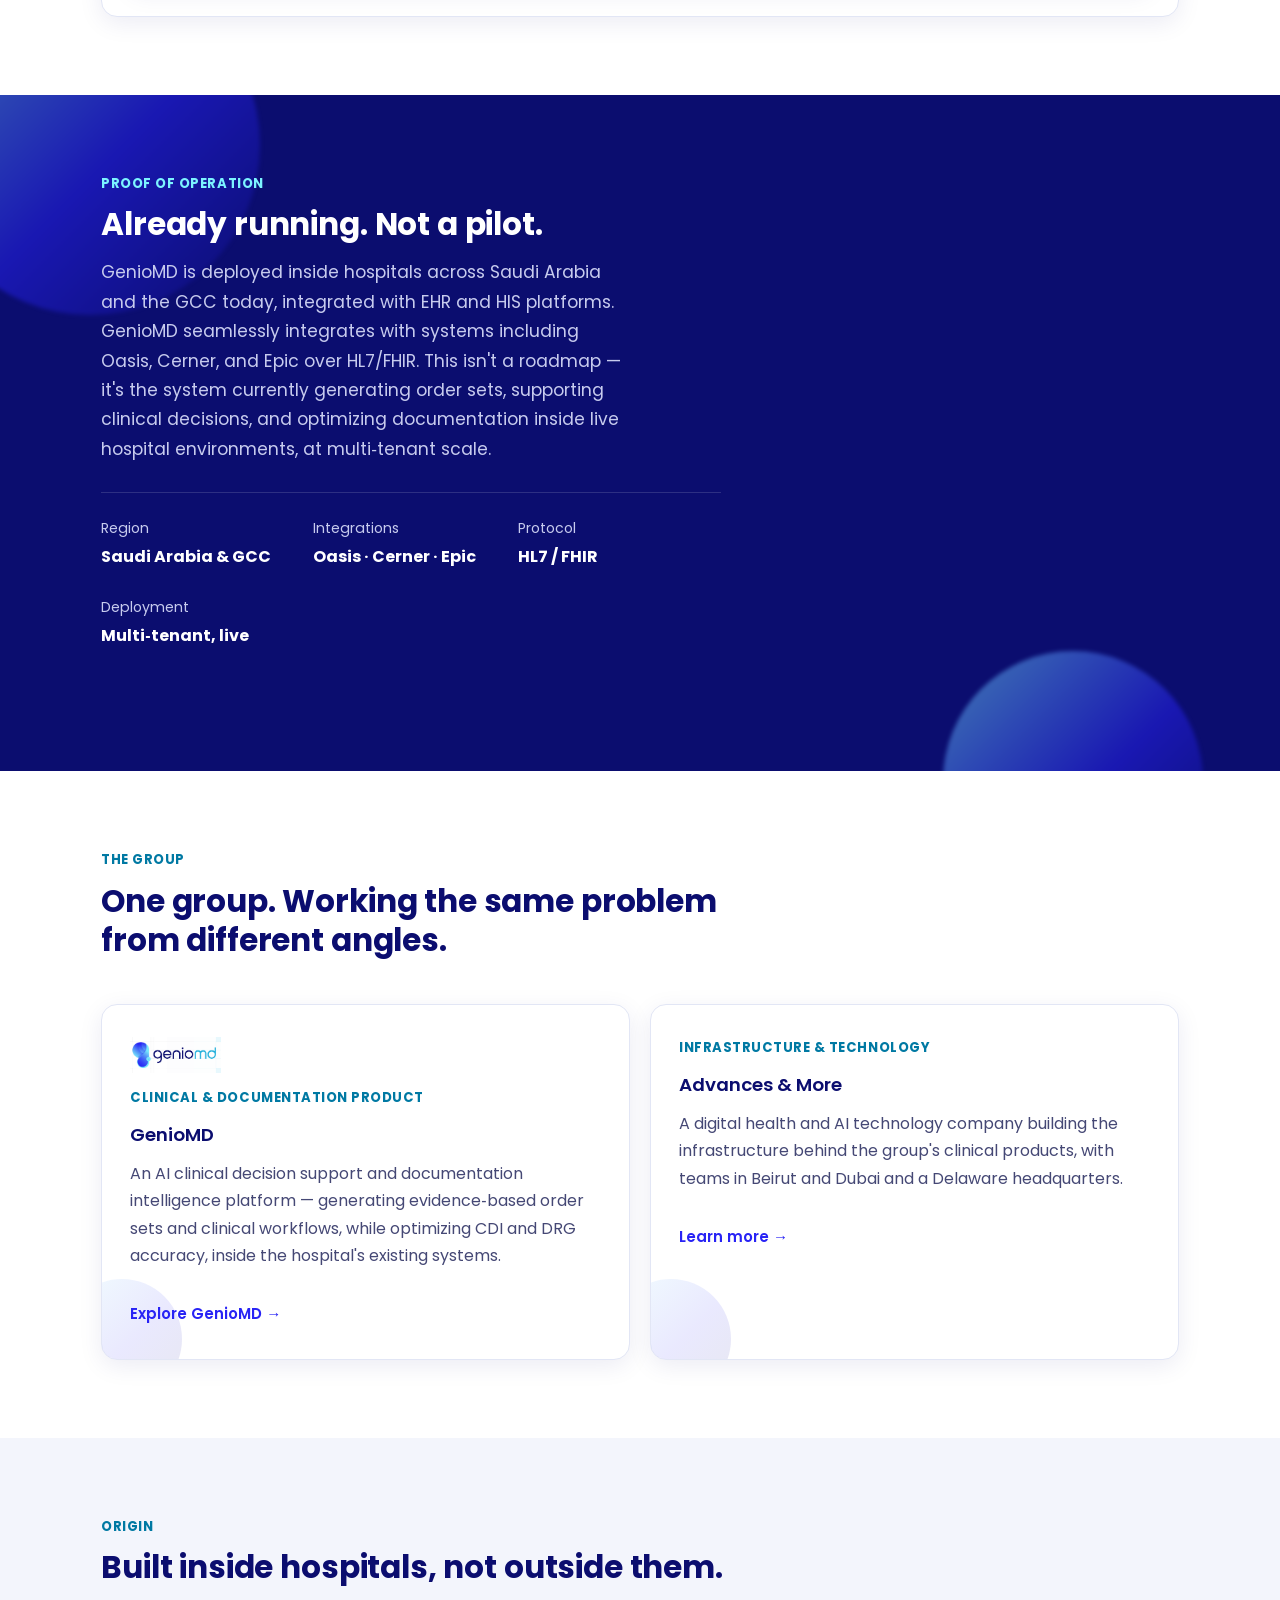
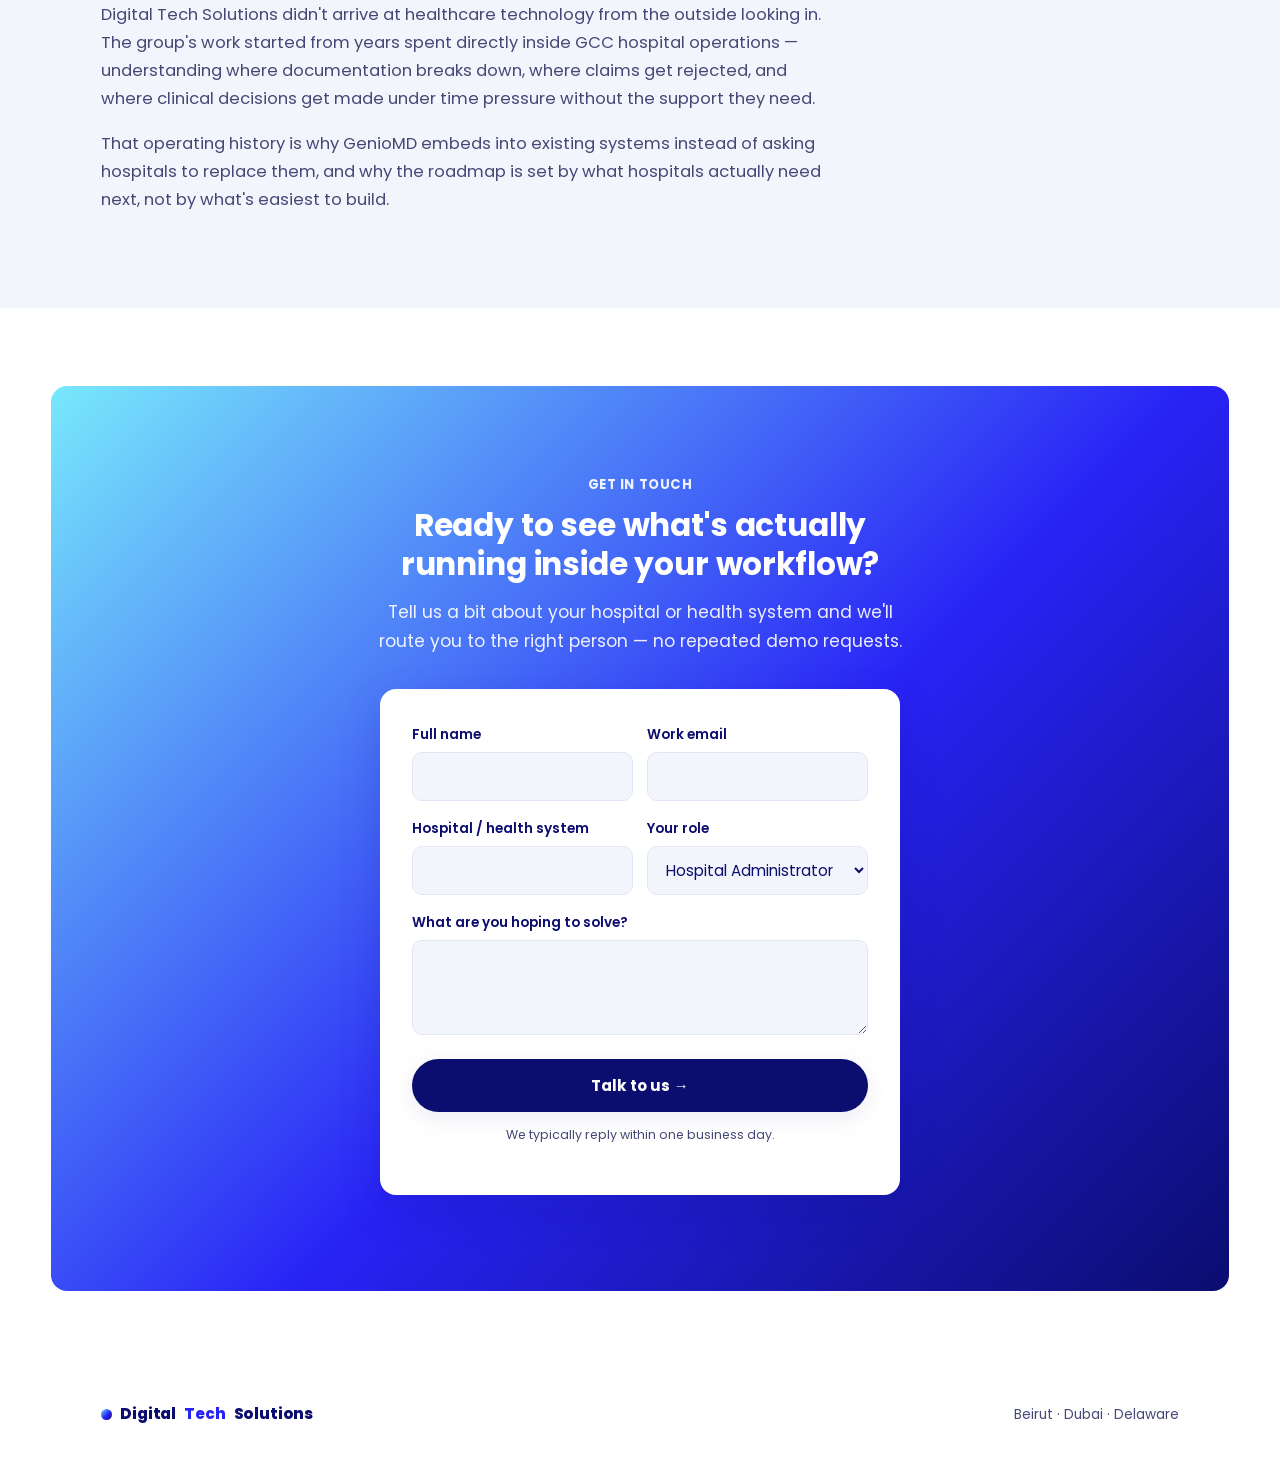
==== commit 35b2dcff: "Update index.html" ====
--- a/index.html
+++ b/index.html
@@ -68,10 +68,7 @@
         <div class="card-icon">A</div>
         <h3>Hospital Administrators</h3>
         <p>Fewer claim rejections. Faster reimbursement cycles. A system your staff actually uses, because it sits inside the workflow they already have — not beside it.</p>
-        <div class="card-icon">C</div>
-        <h3>Clinical intelligence</h3>
-        <p>Supports structured assessment, differential thinking, evidence review and treatment considerations at the point of care.</p>
-       </div>
+        </div>
       </div>
       <div class="card">
         <div class="card-icon">C</div>
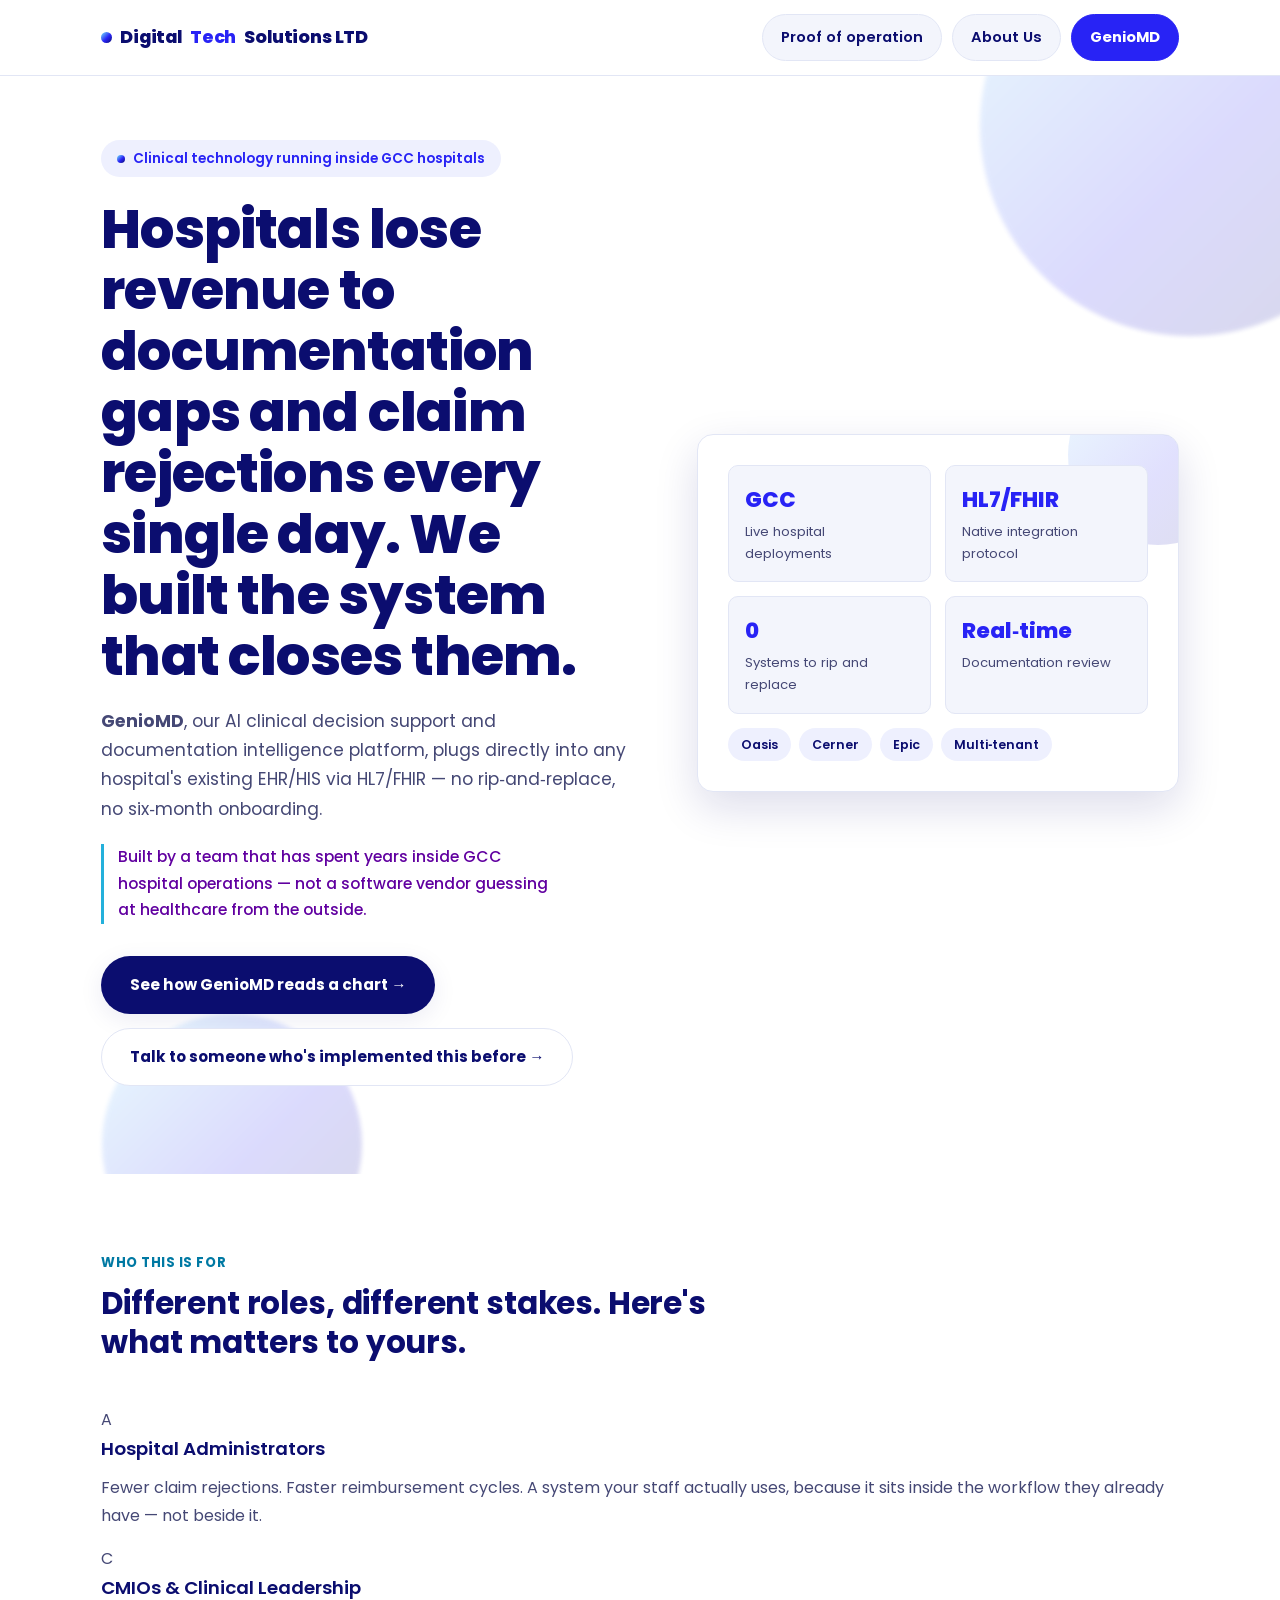
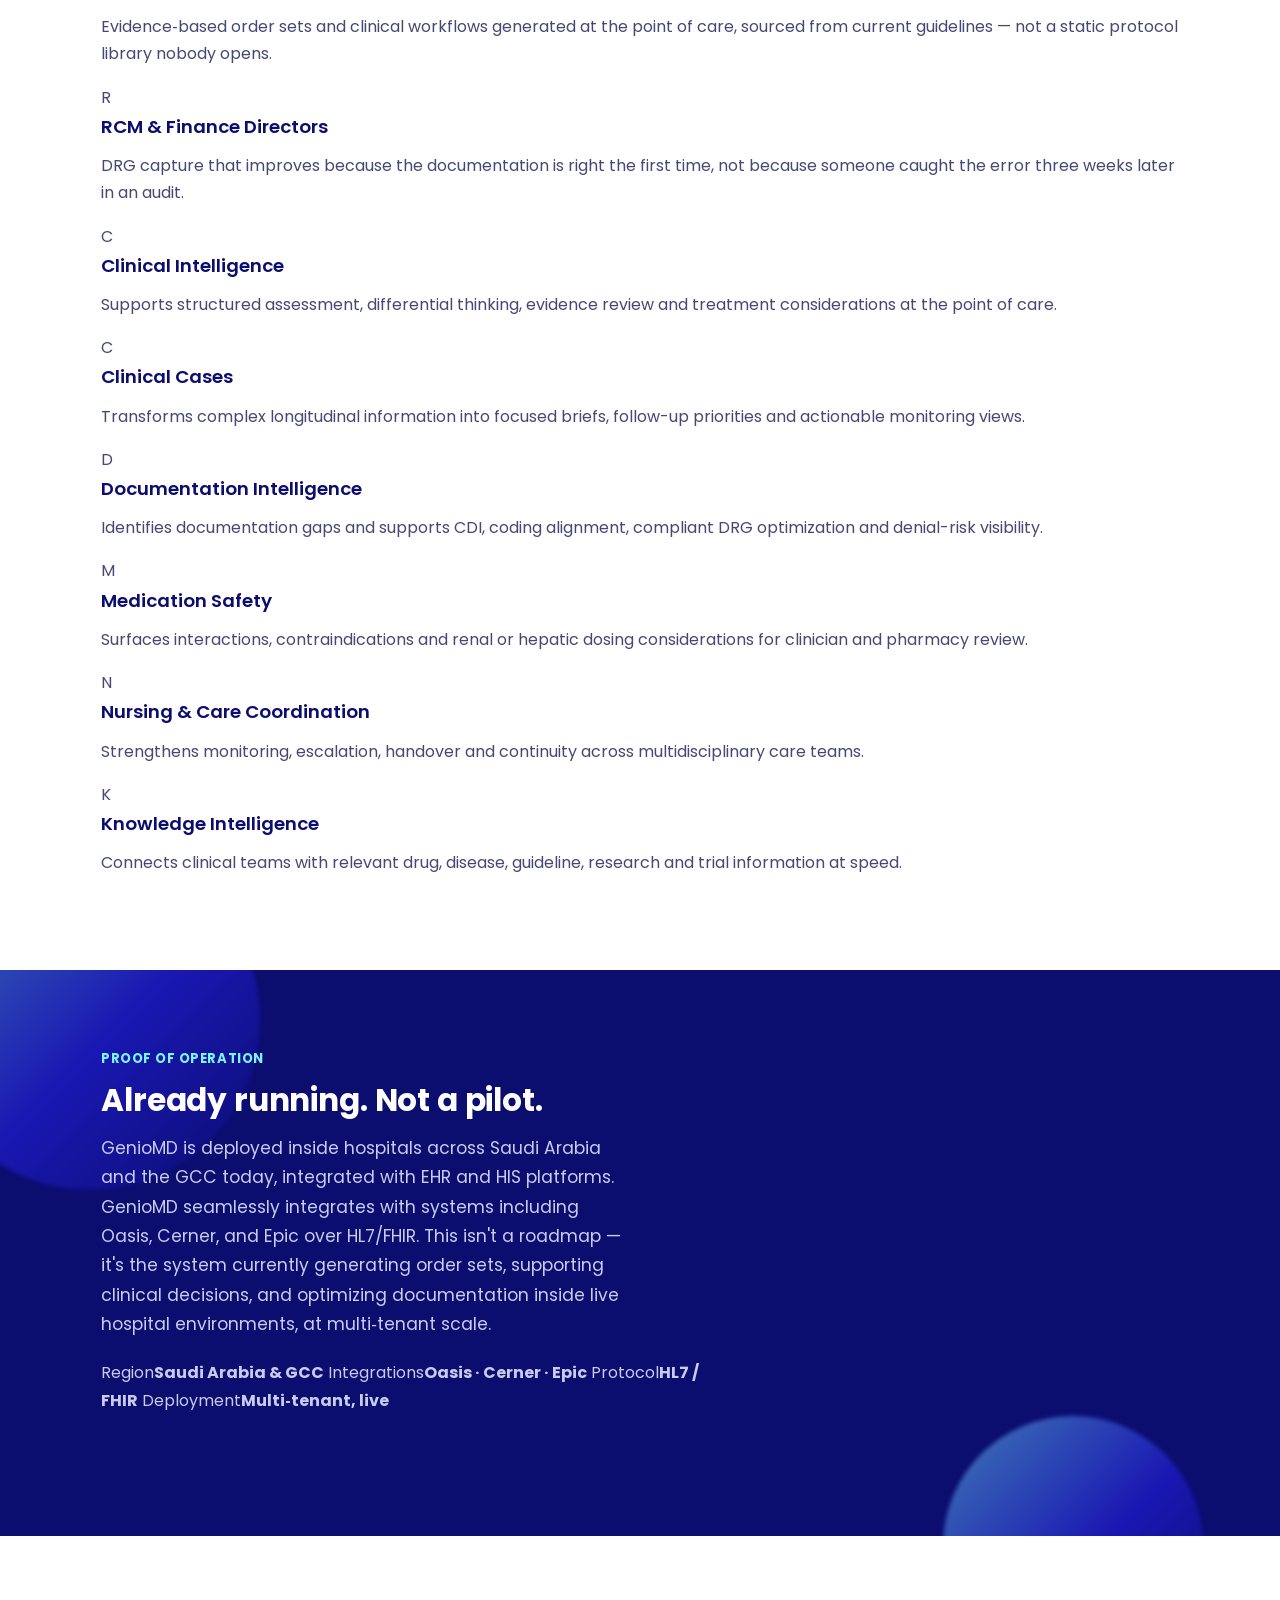
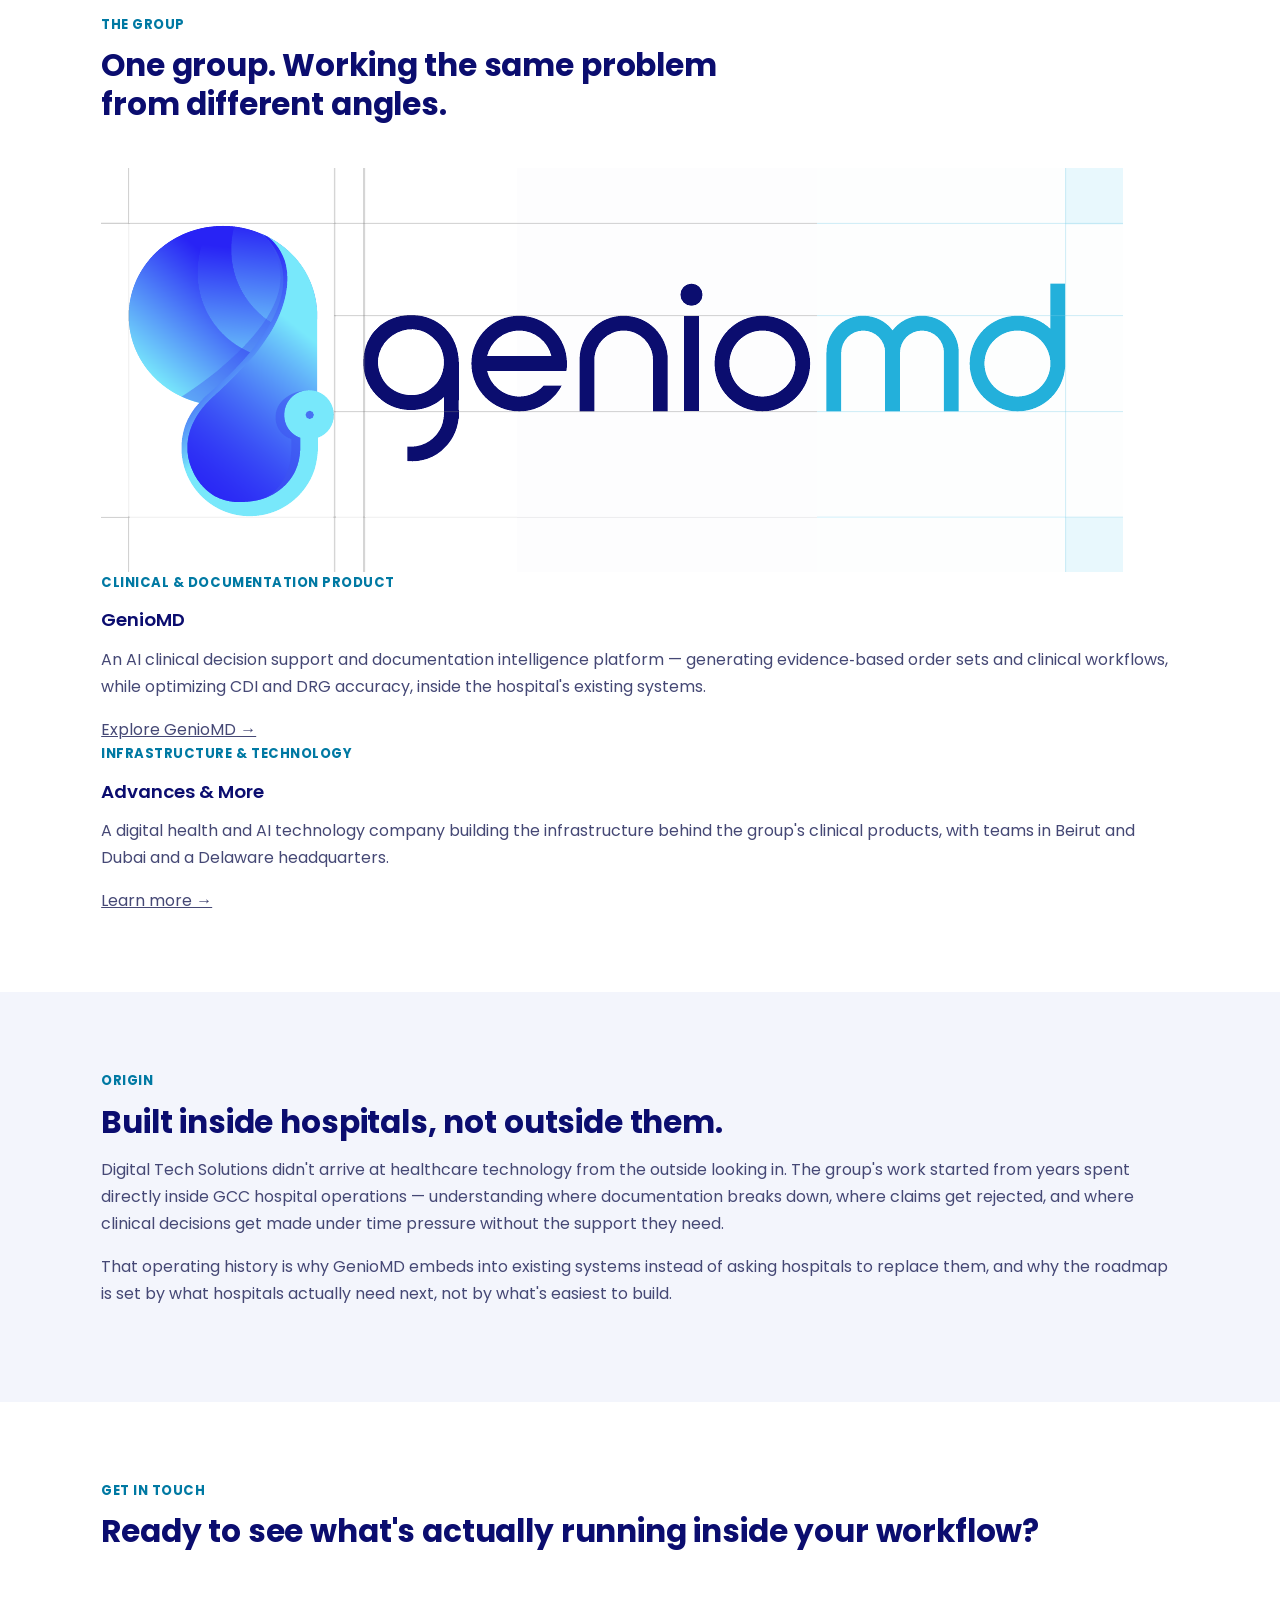
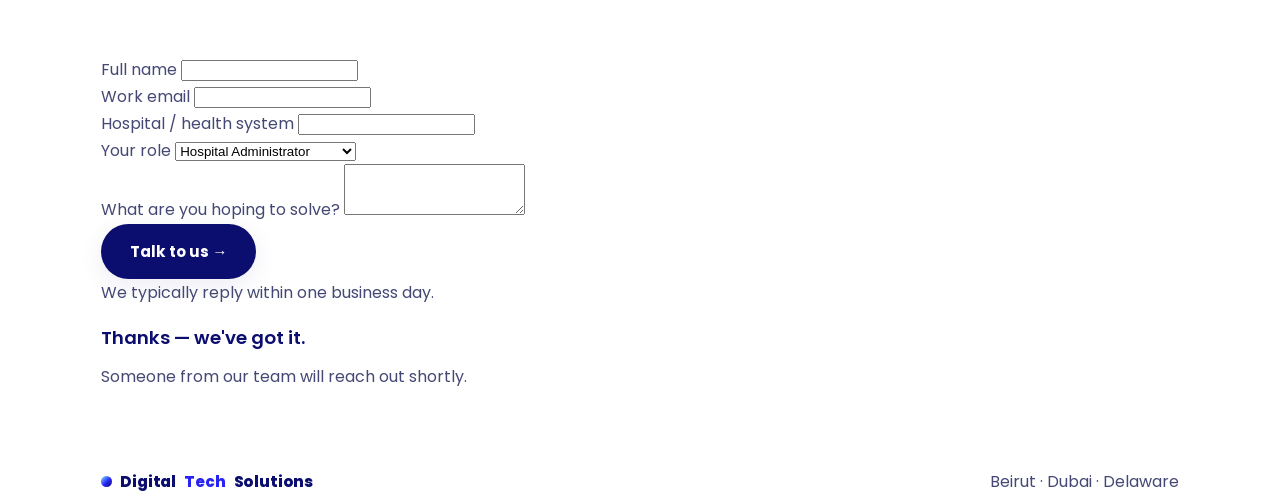
==== commit 5170f992: "Refactor card sections and update headings" ====
--- a/index.html
+++ b/index.html
@@ -68,7 +68,6 @@
         <div class="card-icon">A</div>
         <h3>Hospital Administrators</h3>
         <p>Fewer claim rejections. Faster reimbursement cycles. A system your staff actually uses, because it sits inside the workflow they already have — not beside it.</p>
-        </div>
       </div>
       <div class="card">
         <div class="card-icon">C</div>
@@ -79,41 +78,41 @@
         <div class="card-icon">R</div>
         <h3>RCM &amp; Finance Directors</h3>
         <p>DRG capture that improves because the documentation is right the first time, not because someone caught the error three weeks later in an audit.</p>
-       <div class="card"> 
+      </div>
+      <div class="card">
         <div class="card-icon">C</div>
-        <h3>Clinical intelligence</h3>
+        <h3>Clinical Intelligence</h3>
         <p>Supports structured assessment, differential thinking, evidence review and treatment considerations at the point of care.</p>
-       </div>
-        <div class="card"> 
-         <div class="card-icon">C</div>
+      </div>
+      <div class="card">
+        <div class="card-icon">C</div>
         <h3>Clinical Cases</h3>
         <p>Transforms complex longitudinal information into focused briefs, follow-up priorities and actionable monitoring views.</p>
-        </div>
-        <div class="card"> 
-          <div class="card-icon">D</div>
-        <h3>Documentation intelligence</h3>
-        <p>Identifies documentation gaps and supports CDI, coding alignment, compliant DRG optimization and denial-risk visibility</p>
-        </div>
-        <div class="card"> 
-          <div class="card-icon">M</div>
-        <h3>Medication safety</h3>
+      </div>
+      <div class="card">
+        <div class="card-icon">D</div>
+        <h3>Documentation Intelligence</h3>
+        <p>Identifies documentation gaps and supports CDI, coding alignment, compliant DRG optimization and denial-risk visibility.</p>
+      </div>
+      <div class="card">
+        <div class="card-icon">M</div>
+        <h3>Medication Safety</h3>
         <p>Surfaces interactions, contraindications and renal or hepatic dosing considerations for clinician and pharmacy review.</p>
-        </div>
-          <div class="card"> 
+      </div>
+      <div class="card">
         <div class="card-icon">N</div>
-        <h3>Nursing & Care Coordination</h3>
+        <h3>Nursing &amp; Care Coordination</h3>
         <p>Strengthens monitoring, escalation, handover and continuity across multidisciplinary care teams.</p>
-          </div>
-        <div class="card"> 
+      </div>
+      <div class="card">
         <div class="card-icon">K</div>
         <h3>Knowledge Intelligence</h3>
         <p>Connects clinical teams with relevant drug, disease, guideline, research and trial information at speed.</p>
-        </div>
-      </div>
-    </div>
-  </div>
-</section>
-
+      </div>
+    </div>
+  </div>
+</section>
+  
 <!-- ================= PROOF OF OPERATION ================= -->
 <section id="proof" class="section-dark">
   <div class="blob-field">
--- a/style.css
+++ b/style.css
@@ -259,7 +259,7 @@
 
 /* ================= CARD GRID ================= */
 .card-grid{
-  display:grid; grid-template-columns: repeat(3, 1fr); gap: 20px; position:relative; z-index:1;
+  display:grid; grid-template-columns: repeat(3, 3fr; gap: 20px; position:relative; z-index:1;
 }
 .card-grid.cols-2{ grid-template-columns: repeat(2,1fr); }
 @media (max-width: 880px){ .card-grid, .card-grid.cols-2{ grid-template-columns: 1fr; } }
